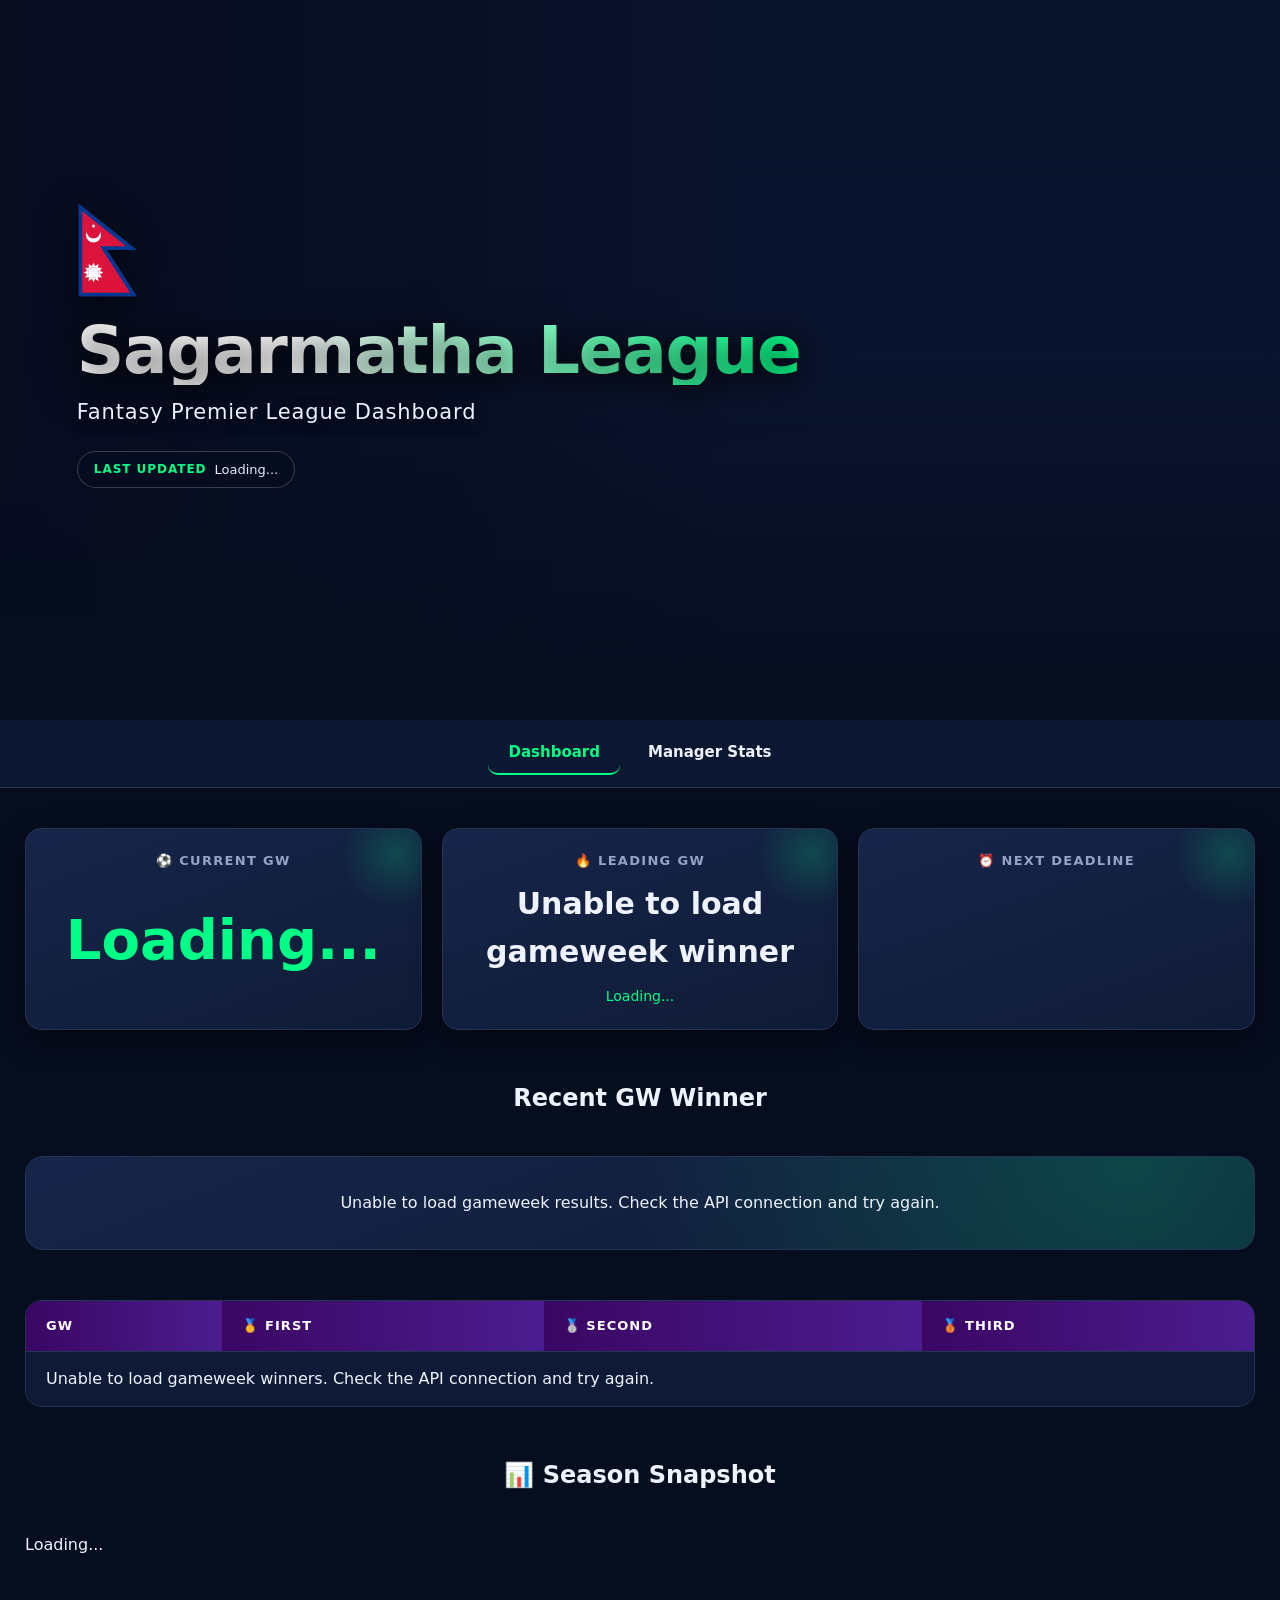
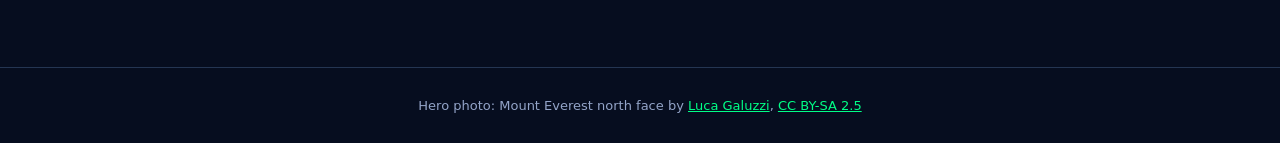
==== index.html @ 636e6efe "Remove emoji from Recent GW Winner header" ====
<!DOCTYPE html>
<html lang="en">

<head>
<meta charset="UTF-8">
<meta name="viewport" content="width=device-width, initial-scale=1.0">

<title>Sagarmatha League</title>

<link rel="stylesheet" href="./styles.css">

</head>

<body>

<header class="hero">

    <!-- Flag of Nepal -->
    <svg class="nepal-flag" viewBox="-2 -2 82 128" role="img" aria-label="Flag of Nepal">
        <defs>
            <clipPath id="nepalClip">
                <polygon points="0,0 78,62 38,62 78,124 0,124"/>
            </clipPath>
        </defs>
        <g clip-path="url(#nepalClip)">
            <polygon points="0,0 78,62 38,62 78,124 0,124" fill="#dc143c" stroke="#003893" stroke-width="10"/>
            <!-- moon -->
            <circle cx="20" cy="42" r="10" fill="#fff"/>
            <circle cx="20" cy="37.5" r="9" fill="#dc143c"/>
            <circle cx="20" cy="30" r="2" fill="#fff"/>
            <!-- sun -->
            <circle cx="20" cy="92" r="7" fill="#fff"/>
            <g fill="#fff" transform="translate(20 92)">
                <polygon points="0,-13 3,-7 -3,-7"/>
                <polygon points="0,-13 3,-7 -3,-7" transform="rotate(30)"/>
                <polygon points="0,-13 3,-7 -3,-7" transform="rotate(60)"/>
                <polygon points="0,-13 3,-7 -3,-7" transform="rotate(90)"/>
                <polygon points="0,-13 3,-7 -3,-7" transform="rotate(120)"/>
                <polygon points="0,-13 3,-7 -3,-7" transform="rotate(150)"/>
                <polygon points="0,-13 3,-7 -3,-7" transform="rotate(180)"/>
                <polygon points="0,-13 3,-7 -3,-7" transform="rotate(210)"/>
                <polygon points="0,-13 3,-7 -3,-7" transform="rotate(240)"/>
                <polygon points="0,-13 3,-7 -3,-7" transform="rotate(270)"/>
                <polygon points="0,-13 3,-7 -3,-7" transform="rotate(300)"/>
                <polygon points="0,-13 3,-7 -3,-7" transform="rotate(330)"/>
            </g>
        </g>
    </svg>

    <h1 id="leagueName">
        Sagarmatha League
    </h1>

    <p>
        Fantasy Premier League Dashboard
    </p>

    <div class="last-updated">
        <span>Last Updated</span>
        <div id="lastUpdatedTop">Loading...</div>
    </div>

</header>

<nav class="navbar">
    <a href="index.html" class="active">Dashboard</a>
    <a href="managers.html">Manager Stats</a>
</nav>

<main class="container" id="dashboard">

<div class="cards">

    <div class="card">
        <h3>⚽ Current GW</h3>
        <div id="gw" class="current-gw-value">
        Loading...
        </div>
    </div>

    <div class="card">
        <h3 id="leadingGWTitle">🔥 Leading GW</h3>
        <div id="gwWinner" class="big">
        Loading...
        </div>

        <div id="gwAverage">
        Loading...
        </div>
    </div>

    <div class="card">
        <h3>⏰ Next Deadline</h3>
        <div id="deadline"></div>
        <div id="countdown"></div>
    </div>

</div>

<h2 class="section-title" style="text-align: center !important;">
Recent GW Winner
</h2>

<div class="winner-card" id="recentWinner">
Loading...
</div>

<div class="table-scroll" id="gw-winners">
    <table class="winners-table">
        <thead>
            <tr>
                <th>GW</th>
                <th>🥇 First</th>
                <th>🥈 Second</th>
                <th>🥉 Third</th>
            </tr>
        </thead>
        <tbody id="gameweekWinners">
            <tr>
                <td colspan="4">Loading gameweek winners...</td>
            </tr>
        </tbody>
    </table>
</div>

<h2 class="section-title">
📊 Season Snapshot
</h2>

<div id="seasonSnapshot" class="top3">
Loading...
</div>

</main>

<footer class="site-footer">
    Hero photo: Mount Everest north face by
    <a href="https://commons.wikimedia.org/wiki/File:Everest_North_Face_toward_Base_Camp_Tibet_Luca_Galuzzi_2006.jpg">Luca Galuzzi</a>,
    <a href="https://creativecommons.org/licenses/by-sa/2.5/">CC BY-SA 2.5</a>
</footer>

<script src="./app.js"></script>

</body>
</html>
---- styles.css ----
:root{
  --bg:#060d1f;
  --panel:#0f1b36;
  --panel-2:#16254a;
  --line:#243552;
  --accent:#00ff87;
  --accent-2:#7c3aed;
  --text:#eef3ff;
  --muted:#93a4c8;
  --gold:#ffd24a;
  --silver:#c9d3e3;
  --bronze:#d98a4e;
}

*{box-sizing:border-box}
html{scroll-behavior:smooth}

body{
  margin:0;
  font-family:"Segoe UI",system-ui,-apple-system,sans-serif;
  background:var(--bg);
  color:var(--text);
  line-height:1.5;
}

/* ================= HERO (real Everest photo) ================= */
.hero{
  position:relative;
  min-height:min(78vw,720px);
  display:flex;
  flex-direction:column;
  align-items:flex-start;
  justify-content:center;
  text-align:left;
  padding:90px 6vw 120px;
  overflow:hidden;
  background:#0b1530;
}

/* the photo */
.hero::before{
  content:"";
  position:absolute;inset:0;
  background:url("https://commons.wikimedia.org/wiki/Special:FilePath/Everest_North_Face_toward_Base_Camp_Tibet_Luca_Galuzzi_2006.jpg?width=2000") center top/cover no-repeat;
  transform:scale(1.04);
}

/* dark tint + fade into page background */
.hero::after{
  content:"";
  position:absolute;inset:0;
  background:
    linear-gradient(180deg,transparent 55%,var(--bg) 100%),
    linear-gradient(180deg,rgba(6,13,31,.12) 0%,rgba(6,13,31,.1) 50%,rgba(6,13,31,.35) 100%),
    linear-gradient(90deg,rgba(6,10,28,.82) 0%,rgba(6,10,28,.55) 32%,transparent 58%);
}

.hero > *{position:relative;z-index:2}

.hero h1{
  margin:0 0 12px;
  font-size:66px;
  line-height:1.05;
  letter-spacing:-.02em;
  text-shadow:0 6px 30px rgba(0,0,0,.6);
  background:linear-gradient(90deg,#fff 30%,var(--accent));
  -webkit-background-clip:text;
  background-clip:text;
  color:transparent;
  filter:drop-shadow(0 4px 18px rgba(0,0,0,.5));
}

.hero p{
  margin:0;
  font-size:21px;
  color:#eef1ff;
  text-shadow:0 2px 14px rgba(0,0,0,.7);
  letter-spacing:.04em;
}

/* ================= NAVBAR ================= */
.navbar{
  position:sticky;
  top:0;
  z-index:900;
  display:flex;
  justify-content:center;
  gap:8px;
  padding:12px;
  background:rgba(15,27,54,.85);
  backdrop-filter:blur(14px);
  -webkit-backdrop-filter:blur(14px);
  border-bottom:1px solid var(--line);
  overflow-x:auto;
}

.navbar a{
  color:var(--text);
  text-decoration:none;
  font-weight:600;
  font-size:15px;
  padding:9px 20px;
  border-radius:10px;
  white-space:nowrap;
  transition:background .2s,color .2s;
}

.navbar a:hover{
  color:var(--accent);
  background:rgba(0,255,135,.08);
}

/* ================= LAYOUT ================= */
.container{
  max-width:1400px;
  margin:auto;
  padding:0 25px 60px;
}

.section-title{
    text-align:center;
    margin:40px auto;
    border-left:none;
    padding-left:0;
}

.section-title::before{
  content:"";
  width:6px;
  height:30px;
  border-radius:4px;
  background:linear-gradient(180deg,var(--accent),var(--accent-2));
}

#gw-winners,#stats{scroll-margin-top:80px}

/* ================= STAT CARDS ================= */
.cards{
  display:grid;
  grid-template-columns:repeat(auto-fit,minmax(250px,1fr));
  gap:20px;
  margin:40px 0 50px;
  position:relative;
  z-index:1;
}

.current-gw-value{
    font-size:56px;
    font-weight:800;
    color:#00ff87;
    display:flex;
    justify-content:center;
    align-items:center;
    height:120px;
    width:100%;
}

.card{
  position:relative;
  text-align:center;
  overflow:hidden;
  background:linear-gradient(160deg,var(--panel-2),var(--panel));
  border:1px solid var(--line);
  border-radius:16px;
  padding:22px;
  min-height:180px;
  box-shadow:0 10px 30px rgba(0,0,0,.45);
  transition:transform .25s,border-color .25s;
}

.card:hover{
  transform:translateY(-4px);
  border-color:rgba(0,255,135,.5);
}

.card::after{
  content:"";
  position:absolute;
  right:-30px;top:-30px;
  width:110px;height:110px;
  border-radius:50%;
  background:radial-gradient(circle,rgba(0,255,135,.18),transparent 70%);
  pointer-events:none;
}

.card h3{
  margin:0 0 10px;
  color:var(--muted);
  font-size:13px;
  text-transform:uppercase;
  letter-spacing:.1em;
}

.big{
  font-size:30px;
  font-weight:800;
}

#deadline{
  font-size:18px;
  font-weight:700;
}

#countdown{
  color:var(--accent);
  font-size:18px;
  margin-top:8px;
  font-weight:700;
  font-variant-numeric:tabular-nums;
}

/* ================= LAST UPDATED ================= */
.last-updated{
  position:relative;
  display:inline-flex;
  align-items:center;
  gap:8px;
  margin-top:22px;
  background:rgba(6,13,31,.55);
  backdrop-filter:blur(10px);
  -webkit-backdrop-filter:blur(10px);
  border:1px solid rgba(255,255,255,.2);
  padding:8px 16px;
  border-radius:999px;
  font-size:13px;
  color:#e6ebff;
}

.last-updated span{
  color:var(--accent);
  font-weight:700;
  text-transform:uppercase;
  letter-spacing:.08em;
  font-size:12px;
}

/* ================= NEPAL FLAG ================= */
.nepal-flag{
  height:96px;
  width:auto;
  margin-bottom:18px;
  filter:drop-shadow(0 8px 18px rgba(0,0,0,.55));
  transform-origin:left center;
  animation:flagWave 4s ease-in-out infinite;
}

@keyframes flagWave{
  0%,100%{transform:perspective(400px) rotateY(0deg) skewY(0deg)}
  50%{transform:perspective(400px) rotateY(-10deg) skewY(1.5deg)}
}

@media(prefers-reduced-motion:reduce){
  .nepal-flag{animation:none}
}

/* ================= RECENT WINNER ================= */
.winner-card{
  position:relative;
  overflow:hidden;
  background:
    radial-gradient(circle at 90% 10%,rgba(0,255,135,.18),transparent 45%),
    linear-gradient(160deg,var(--panel-2),var(--panel));
  border:1px solid var(--line);
  border-radius:18px;
  padding:34px;
  margin-bottom:50px;
}

.winner-name{
    font-size:42px;
    color:#00ff87;
    font-weight:bold;
    text-align:center;
}

#winnerCard,
.winner-card{
    text-align:center;
}

/* ================= TOP 3 PODIUM ================= */
.top3{
  display:grid;
  grid-template-columns:repeat(auto-fit,minmax(280px,1fr));
  gap:20px;
  margin-bottom:50px;
}

.podium-card{
  background:linear-gradient(160deg,var(--panel-2),var(--panel));
  border-radius:16px;
  padding:28px 25px;
  text-align:center;
  transition:transform .25s;
}

.podium-card:hover{transform:translateY(-6px)}
.podium-card h3{margin:0 0 6px;font-size:22px}

.first{border:2px solid var(--gold);box-shadow:0 0 30px rgba(255,210,74,.18)}
.second{border:2px solid var(--silver)}
.third{border:2px solid var(--bronze)}

/* ================= TABLE ================= */
.table-scroll{
  overflow-x:auto;
  margin-bottom:50px;
  border-radius:16px;
  border:1px solid var(--line);
}

.winners-table{
  width:100%;
  border-collapse:collapse;
  background:var(--panel);
}

.winners-table th,
.winners-table td{
  padding:15px 20px;
  text-align:left;
  border-bottom:1px solid var(--line);
}

.winners-table th{
  background:linear-gradient(90deg,#3b0764,#4b1d8f);
  color:#fff;
  font-size:13px;
  text-transform:uppercase;
  letter-spacing:.08em;
}

.winners-table tbody tr{transition:background .2s}
.winners-table tbody tr:hover{background:var(--panel-2)}
.winners-table tbody tr:last-child td{border-bottom:none}

/* ================= FOOTER ================= */
.site-footer{
  text-align:center;
  padding:28px 20px;
  color:var(--muted);
  border-top:1px solid var(--line);
  font-size:13px;
}

.site-footer a{color:var(--accent)}

/* ================= RESPONSIVE ================= */
@media(max-width:768px){
  .hero{
    min-height:560px;
    padding:70px 18px 110px;
    align-items:center;
    justify-content:flex-end;
    text-align:center;
  }
  .hero::after{
    background:
      linear-gradient(180deg,transparent 40%,var(--bg) 100%),
      linear-gradient(180deg,rgba(6,13,31,.05) 0%,rgba(6,13,31,.55) 100%);
  }
  .hero h1{font-size:40px}
  .hero p{font-size:17px}
  .cards{grid-template-columns:1fr;margin-top:30px}
  .navbar{justify-content:flex-start}
  .nepal-flag{height:76px}
  .winner-name{font-size:30px}
}

.analytics-table{
    width:100%;
    border-collapse:separate;
    border-spacing:0;
    background:#13203b;
}

.analytics-table th{
    background:#4b006e;
    padding:12px;

    position:sticky;
    top:0;
    z-index:100;

    box-shadow:
    0 2px 4px rgba(0,0,0,.25);
}

.analytics-table td{
    padding:10px;
    text-align:center;
    border-bottom:1px solid #253654;
}

.analytics-table tr:hover{
    background:#1d2f50;
}

.navbar a.active{
    color:#00ff87;
    border-bottom:2px solid #00ff87;
}

#gwAverage{
    margin-top:10px;
    color:#00ff87;
    font-size:14px;
}

#gwWinner{
    line-height:1.6;
}

.analytics-table thead th{
    position: sticky;
    top: 0;
    z-index: 100;
    background: #4b006e;
}

.analytics-table{
    border-collapse: separate;
    border-spacing: 0;
}

.table-container{
    max-height: 80vh;
    overflow-y: auto;
}

.summary-row{
    background:#1e2e4e;
    font-weight:bold;
}

.summary-row td{
    border-top:2px solid #00ff87;
}

.winner-heading{
    display:flex;
    justify-content:center;
    align-items:center;
    text-align:center;
    width:100%;
    font-size:2.5rem;
    margin:30px auto;
}
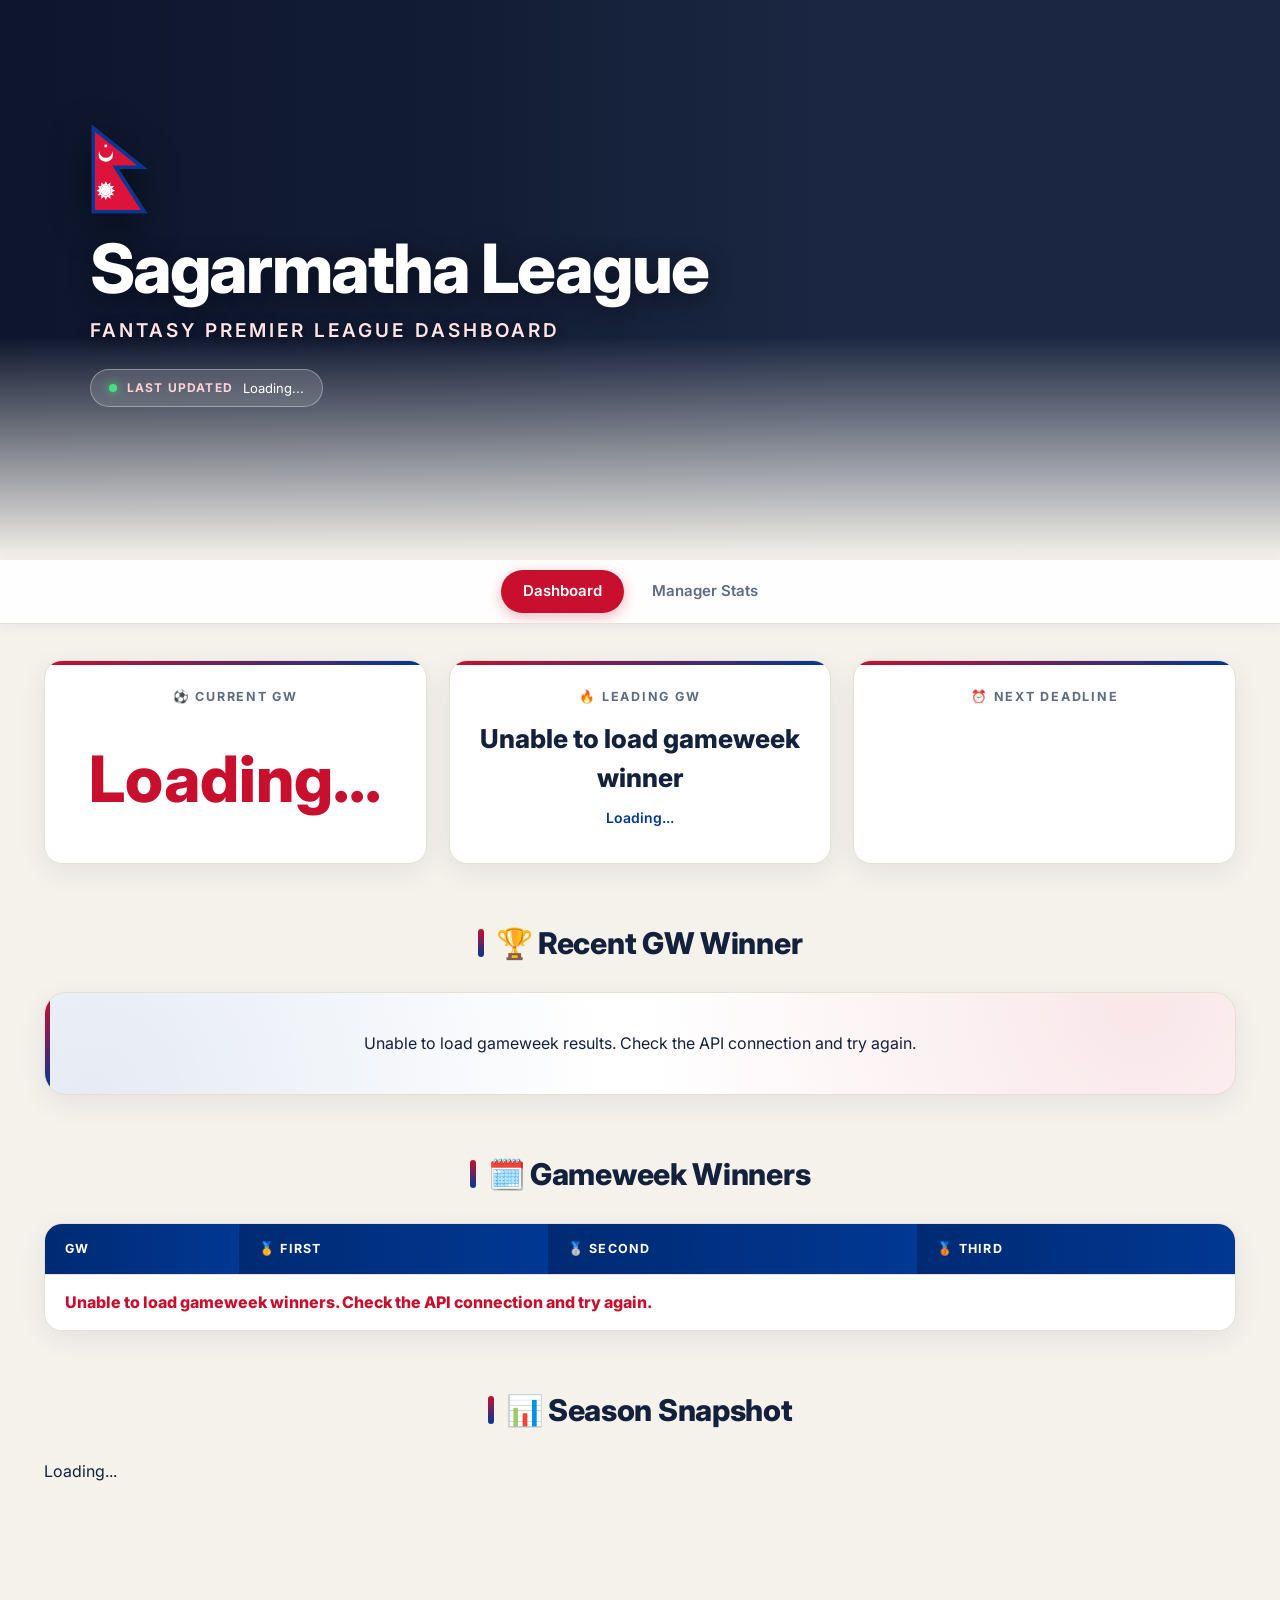
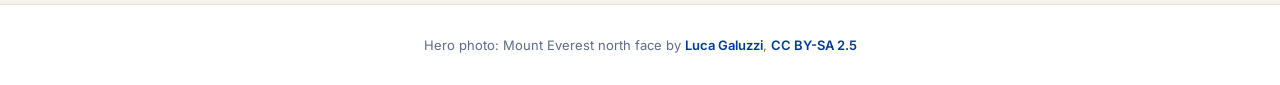
==== commit 4ccce4bc: "Current Working FPL Dashboard" ====
--- a/index.html
+++ b/index.html
@@ -6,7 +6,12 @@
 <meta name="viewport" content="width=device-width, initial-scale=1.0">
 
 <title>Sagarmatha League</title>
+<meta name="description" content="Sagarmatha League – Fantasy Premier League dashboard with gameweek winners and season stats.">
+<meta name="theme-color" content="#060d1f">
 
+<link rel="preconnect" href="https://fonts.googleapis.com">
+<link rel="preconnect" href="https://fonts.gstatic.com" crossorigin>
+<link href="https://fonts.googleapis.com/css2?family=Inter:wght@400;500;600;700;800&display=swap" rel="stylesheet">
 <link rel="stylesheet" href="./styles.css">
 
 </head>
@@ -97,13 +102,17 @@
 
 </div>
 
-<h2 class="section-title" style="text-align: center !important;">
-Recent GW Winner
+<h2 class="section-title" id="winners-heading">
+🏆 Recent GW Winner
 </h2>
 
 <div class="winner-card" id="recentWinner">
 Loading...
 </div>
+
+<h2 class="section-title">
+🗓️ Gameweek Winners
+</h2>
 
 <div class="table-scroll" id="gw-winners">
     <table class="winners-table">
@@ -142,4 +151,4 @@
 <script src="./app.js"></script>
 
 </body>
-</html>
+</html>
--- a/styles.css
+++ b/styles.css
@@ -1,15 +1,20 @@
 :root{
-  --bg:#060d1f;
-  --panel:#0f1b36;
-  --panel-2:#16254a;
-  --line:#243552;
-  --accent:#00ff87;
-  --accent-2:#7c3aed;
-  --text:#eef3ff;
-  --muted:#93a4c8;
-  --gold:#ffd24a;
-  --silver:#c9d3e3;
-  --bronze:#d98a4e;
+  --bg:#f5f2ec;
+  --panel:#ffffff;
+  --panel-2:#fbf8f3;
+  --line:#e6dfd3;
+  --accent:#c8102e;      /* crimson */
+  --accent-2:#003893;    /* deep blue */
+  --accent-soft:rgba(200,16,46,.08);
+  --text:#14213d;
+  --muted:#5f6b85;
+  --gold:#e0a100;
+  --silver:#8d99ae;
+  --bronze:#b8692f;
+  --radius:18px;
+  --shadow:0 8px 28px rgba(20,33,61,.08);
+  --shadow-hover:0 16px 40px rgba(20,33,61,.14);
+  --font:"Inter","Segoe UI",system-ui,-apple-system,sans-serif;
 }
 
 *{box-sizing:border-box}
@@ -17,27 +22,31 @@
 
 body{
   margin:0;
-  font-family:"Segoe UI",system-ui,-apple-system,sans-serif;
+  font-family:var(--font);
+  color:var(--text);
+  line-height:1.55;
   background:var(--bg);
-  color:var(--text);
-  line-height:1.5;
-}
-
-/* ================= HERO (real Everest photo) ================= */
+  -webkit-font-smoothing:antialiased;
+}
+
+h1,h2,h3{letter-spacing:-.01em}
+
+::selection{background:var(--accent);color:#fff}
+
+/* ================= HERO ================= */
 .hero{
   position:relative;
-  min-height:min(78vw,720px);
+  min-height:min(60vw,560px);
   display:flex;
   flex-direction:column;
   align-items:flex-start;
   justify-content:center;
   text-align:left;
-  padding:90px 6vw 120px;
+  padding:80px 7vw 110px;
   overflow:hidden;
-  background:#0b1530;
-}
-
-/* the photo */
+  background:#1b2742;
+}
+
 .hero::before{
   content:"";
   position:absolute;inset:0;
@@ -45,37 +54,36 @@
   transform:scale(1.04);
 }
 
-/* dark tint + fade into page background */
 .hero::after{
   content:"";
   position:absolute;inset:0;
   background:
-    linear-gradient(180deg,transparent 55%,var(--bg) 100%),
-    linear-gradient(180deg,rgba(6,13,31,.12) 0%,rgba(6,13,31,.1) 50%,rgba(6,13,31,.35) 100%),
-    linear-gradient(90deg,rgba(6,10,28,.82) 0%,rgba(6,10,28,.55) 32%,transparent 58%);
+    linear-gradient(180deg,transparent 60%,var(--bg) 100%),
+    linear-gradient(90deg,rgba(10,18,40,.82) 0%,rgba(10,18,40,.5) 36%,transparent 65%);
 }
 
 .hero > *{position:relative;z-index:2}
 
 .hero h1{
   margin:0 0 12px;
-  font-size:66px;
+  font-size:clamp(38px,6vw,68px);
+  font-weight:800;
   line-height:1.05;
-  letter-spacing:-.02em;
-  text-shadow:0 6px 30px rgba(0,0,0,.6);
-  background:linear-gradient(90deg,#fff 30%,var(--accent));
-  -webkit-background-clip:text;
-  background-clip:text;
-  color:transparent;
-  filter:drop-shadow(0 4px 18px rgba(0,0,0,.5));
+  letter-spacing:-.03em;
+  color:#fff;
+  -webkit-text-fill-color:#fff;
+  background:none;
+  text-shadow:0 4px 24px rgba(0,0,0,.45);
 }
 
 .hero p{
   margin:0;
-  font-size:21px;
-  color:#eef1ff;
-  text-shadow:0 2px 14px rgba(0,0,0,.7);
-  letter-spacing:.04em;
+  font-size:clamp(15px,2vw,19px);
+  font-weight:600;
+  color:#ffe3e7;
+  text-shadow:0 2px 12px rgba(0,0,0,.6);
+  letter-spacing:.16em;
+  text-transform:uppercase;
 }
 
 /* ================= NAVBAR ================= */
@@ -85,49 +93,66 @@
   z-index:900;
   display:flex;
   justify-content:center;
-  gap:8px;
-  padding:12px;
-  background:rgba(15,27,54,.85);
+  gap:6px;
+  padding:10px 12px;
+  background:rgba(255,255,255,.92);
   backdrop-filter:blur(14px);
   -webkit-backdrop-filter:blur(14px);
   border-bottom:1px solid var(--line);
+  box-shadow:0 2px 14px rgba(20,33,61,.06);
   overflow-x:auto;
 }
 
 .navbar a{
-  color:var(--text);
+  color:var(--muted);
   text-decoration:none;
   font-weight:600;
   font-size:15px;
-  padding:9px 20px;
-  border-radius:10px;
+  padding:9px 22px;
+  border-radius:999px;
   white-space:nowrap;
+  border-bottom:2px solid transparent;
   transition:background .2s,color .2s;
 }
 
 .navbar a:hover{
   color:var(--accent);
-  background:rgba(0,255,135,.08);
+  background:var(--accent-soft);
+}
+
+.navbar a.active{
+  color:#fff;
+  background:var(--accent);
+  border-bottom:2px solid transparent;
+  box-shadow:0 4px 14px rgba(200,16,46,.3);
 }
 
 /* ================= LAYOUT ================= */
 .container{
-  max-width:1400px;
+  max-width:1240px;
   margin:auto;
-  padding:0 25px 60px;
+  padding:0 24px 70px;
 }
 
 .section-title{
-    text-align:center;
-    margin:40px auto;
-    border-left:none;
-    padding-left:0;
+  display:flex;
+  align-items:center;
+  justify-content:center;
+  gap:12px;
+  text-align:center;
+  font-size:clamp(22px,3vw,30px);
+  font-weight:800;
+  color:var(--text);
+  margin:56px auto 26px;
+  padding-left:0;
+  border-left:none;
 }
 
 .section-title::before{
   content:"";
+  display:inline-block;
   width:6px;
-  height:30px;
+  height:28px;
   border-radius:4px;
   background:linear-gradient(180deg,var(--accent),var(--accent-2));
 }
@@ -137,109 +162,144 @@
 /* ================= STAT CARDS ================= */
 .cards{
   display:grid;
-  grid-template-columns:repeat(auto-fit,minmax(250px,1fr));
-  gap:20px;
-  margin:40px 0 50px;
+  grid-template-columns:repeat(auto-fit,minmax(260px,1fr));
+  gap:22px;
+  margin:36px 0 10px;
   position:relative;
   z-index:1;
 }
 
-.current-gw-value{
-    font-size:56px;
-    font-weight:800;
-    color:#00ff87;
-    display:flex;
-    justify-content:center;
-    align-items:center;
-    height:120px;
-    width:100%;
-}
-
 .card{
   position:relative;
   text-align:center;
   overflow:hidden;
-  background:linear-gradient(160deg,var(--panel-2),var(--panel));
+  background:var(--panel);
   border:1px solid var(--line);
-  border-radius:16px;
-  padding:22px;
-  min-height:180px;
-  box-shadow:0 10px 30px rgba(0,0,0,.45);
-  transition:transform .25s,border-color .25s;
+  border-radius:var(--radius);
+  padding:26px 22px 24px;
+  min-height:190px;
+  box-shadow:var(--shadow);
+  transition:transform .25s,box-shadow .25s,border-color .25s;
 }
 
 .card:hover{
   transform:translateY(-4px);
-  border-color:rgba(0,255,135,.5);
-}
-
-.card::after{
+  box-shadow:var(--shadow-hover);
+  border-color:rgba(200,16,46,.35);
+}
+
+.card::before{
   content:"";
   position:absolute;
-  right:-30px;top:-30px;
-  width:110px;height:110px;
-  border-radius:50%;
-  background:radial-gradient(circle,rgba(0,255,135,.18),transparent 70%);
-  pointer-events:none;
-}
+  left:0;right:0;top:0;
+  height:4px;
+  background:linear-gradient(90deg,var(--accent),var(--accent-2));
+}
+
+.card::after{display:none}
 
 .card h3{
-  margin:0 0 10px;
+  margin:0 0 12px;
   color:var(--muted);
-  font-size:13px;
+  font-size:12.5px;
+  font-weight:700;
   text-transform:uppercase;
-  letter-spacing:.1em;
+  letter-spacing:.14em;
+}
+
+.current-gw-value{
+  font-size:64px;
+  font-weight:800;
+  color:var(--accent);
+  display:flex;
+  justify-content:center;
+  align-items:center;
+  height:120px;
+  width:100%;
 }
 
 .big{
-  font-size:30px;
-  font-weight:800;
+  font-size:26px;
+  font-weight:800;
+  color:var(--text);
+  line-height:1.35;
 }
 
 #deadline{
   font-size:18px;
   font-weight:700;
+  color:var(--text);
 }
 
 #countdown{
+  display:inline-block;
   color:var(--accent);
-  font-size:18px;
-  margin-top:8px;
+  background:var(--accent-soft);
+  border:1px solid rgba(200,16,46,.22);
+  padding:6px 16px;
+  border-radius:999px;
+  font-size:17px;
+  margin-top:12px;
   font-weight:700;
   font-variant-numeric:tabular-nums;
 }
+
+#countdown:empty{display:none}
+
+#gwAverage{
+  margin-top:10px;
+  color:var(--accent-2);
+  font-size:14px;
+  font-weight:600;
+}
+
+#gwWinner{line-height:1.5}
 
 /* ================= LAST UPDATED ================= */
 .last-updated{
   position:relative;
   display:inline-flex;
   align-items:center;
-  gap:8px;
-  margin-top:22px;
-  background:rgba(6,13,31,.55);
+  gap:10px;
+  margin-top:24px;
+  background:rgba(255,255,255,.14);
   backdrop-filter:blur(10px);
   -webkit-backdrop-filter:blur(10px);
-  border:1px solid rgba(255,255,255,.2);
-  padding:8px 16px;
+  border:1px solid rgba(255,255,255,.35);
+  padding:8px 18px;
   border-radius:999px;
   font-size:13px;
-  color:#e6ebff;
+  color:#fff;
+}
+
+.last-updated::before{
+  content:"";
+  width:8px;height:8px;
+  border-radius:50%;
+  background:#4ade80;
+  box-shadow:0 0 10px #4ade80;
+  animation:pulse 2s ease-in-out infinite;
 }
 
 .last-updated span{
-  color:var(--accent);
+  color:#ffd0d7;
   font-weight:700;
   text-transform:uppercase;
-  letter-spacing:.08em;
+  letter-spacing:.1em;
   font-size:12px;
+}
+
+@keyframes pulse{
+  0%,100%{opacity:1;transform:scale(1)}
+  50%{opacity:.45;transform:scale(.8)}
 }
 
 /* ================= NEPAL FLAG ================= */
 .nepal-flag{
-  height:96px;
+  height:92px;
   width:auto;
   margin-bottom:18px;
-  filter:drop-shadow(0 8px 18px rgba(0,0,0,.55));
+  filter:drop-shadow(0 8px 18px rgba(0,0,0,.5));
   transform-origin:left center;
   animation:flagWave 4s ease-in-out infinite;
 }
@@ -250,69 +310,93 @@
 }
 
 @media(prefers-reduced-motion:reduce){
-  .nepal-flag{animation:none}
+  .nepal-flag,.last-updated::before{animation:none}
+  html{scroll-behavior:auto}
 }
 
 /* ================= RECENT WINNER ================= */
 .winner-card{
   position:relative;
   overflow:hidden;
+  text-align:center;
   background:
-    radial-gradient(circle at 90% 10%,rgba(0,255,135,.18),transparent 45%),
-    linear-gradient(160deg,var(--panel-2),var(--panel));
+    radial-gradient(circle at 92% 8%,rgba(200,16,46,.10),transparent 45%),
+    radial-gradient(circle at 4% 100%,rgba(0,56,147,.10),transparent 45%),
+    var(--panel);
   border:1px solid var(--line);
-  border-radius:18px;
-  padding:34px;
+  border-radius:22px;
+  padding:38px 28px;
   margin-bottom:50px;
+  box-shadow:var(--shadow);
+}
+
+.winner-card::before{
+  content:"";
+  position:absolute;
+  left:0;top:0;bottom:0;
+  width:5px;
+  background:linear-gradient(180deg,var(--accent),var(--accent-2));
 }
 
 .winner-name{
-    font-size:42px;
-    color:#00ff87;
-    font-weight:bold;
-    text-align:center;
-}
-
-#winnerCard,
-.winner-card{
-    text-align:center;
+  font-size:clamp(30px,5vw,46px);
+  color:var(--accent);
+  font-weight:800;
+  text-align:center;
+}
+
+#winnerCard{text-align:center}
+
+.winner-heading{
+  display:flex;
+  justify-content:center;
+  align-items:center;
+  text-align:center;
+  width:100%;
+  font-size:2.5rem;
+  margin:30px auto;
 }
 
 /* ================= TOP 3 PODIUM ================= */
 .top3{
   display:grid;
   grid-template-columns:repeat(auto-fit,minmax(280px,1fr));
-  gap:20px;
+  gap:22px;
   margin-bottom:50px;
 }
 
 .podium-card{
-  background:linear-gradient(160deg,var(--panel-2),var(--panel));
-  border-radius:16px;
-  padding:28px 25px;
-  text-align:center;
-  transition:transform .25s;
-}
-
-.podium-card:hover{transform:translateY(-6px)}
-.podium-card h3{margin:0 0 6px;font-size:22px}
-
-.first{border:2px solid var(--gold);box-shadow:0 0 30px rgba(255,210,74,.18)}
-.second{border:2px solid var(--silver)}
-.third{border:2px solid var(--bronze)}
-
-/* ================= TABLE ================= */
+  background:var(--panel);
+  color:var(--text);
+  border-radius:var(--radius);
+  padding:30px 25px;
+  text-align:center;
+  box-shadow:var(--shadow);
+  transition:transform .25s,box-shadow .25s;
+}
+
+.podium-card:hover{transform:translateY(-5px);box-shadow:var(--shadow-hover)}
+.podium-card h3{margin:0 0 8px;font-size:22px}
+
+.first{border:2px solid var(--gold);background:linear-gradient(180deg,#fff8e1,#fff 60%)}
+.second{border:2px solid var(--silver);background:linear-gradient(180deg,#eef1f6,#fff 60%)}
+.third{border:2px solid var(--bronze);background:linear-gradient(180deg,#fbeee3,#fff 60%)}
+
+/* ================= TABLES (shared) ================= */
 .table-scroll{
   overflow-x:auto;
   margin-bottom:50px;
-  border-radius:16px;
+  border-radius:var(--radius);
   border:1px solid var(--line);
+  box-shadow:var(--shadow);
+  background:var(--panel);
 }
 
 .winners-table{
   width:100%;
   border-collapse:collapse;
   background:var(--panel);
+  color:var(--text);
 }
 
 .winners-table th,
@@ -320,129 +404,193 @@
   padding:15px 20px;
   text-align:left;
   border-bottom:1px solid var(--line);
+  white-space:nowrap;
 }
 
 .winners-table th{
-  background:linear-gradient(90deg,#3b0764,#4b1d8f);
+  background:linear-gradient(90deg,#002a73,var(--accent-2));
   color:#fff;
-  font-size:13px;
+  font-size:12.5px;
   text-transform:uppercase;
-  letter-spacing:.08em;
-}
-
+  letter-spacing:.1em;
+}
+
+.winners-table tbody tr:nth-child(even){background:var(--panel-2)}
 .winners-table tbody tr{transition:background .2s}
-.winners-table tbody tr:hover{background:var(--panel-2)}
+.winners-table tbody tr:hover{background:var(--accent-soft)}
 .winners-table tbody tr:last-child td{border-bottom:none}
+.winners-table td:first-child{font-weight:800;color:var(--accent)}
+
+/* ================= MANAGERS ANALYTICS TABLE ================= */
+.table-container{
+  max-height:75vh;
+  overflow:auto;
+  border-radius:var(--radius);
+  border:1px solid var(--line);
+  box-shadow:var(--shadow);
+  background:var(--panel);
+}
+
+.analytics-table{
+  width:100%;
+  border-collapse:separate;
+  border-spacing:0;
+  background:var(--panel);
+  color:var(--text);
+  font-variant-numeric:tabular-nums;
+}
+
+.analytics-table th,
+.analytics-table thead th{
+  background:linear-gradient(90deg,#002a73,var(--accent-2));
+  color:#fff;
+  padding:14px 12px;
+  font-size:12.5px;
+  text-transform:uppercase;
+  letter-spacing:.1em;
+  position:sticky;
+  top:0;
+  z-index:100;
+  box-shadow:0 2px 6px rgba(20,33,61,.18);
+  white-space:nowrap;
+}
+
+.analytics-table td{
+  padding:12px;
+  text-align:center;
+  border-bottom:1px solid var(--line);
+}
+
+.analytics-table td:first-child,
+.analytics-table th:first-child{text-align:left;padding-left:20px;font-weight:700}
+
+.analytics-table td:nth-child(2){text-align:left;color:var(--muted)}
+
+.analytics-table tbody tr:nth-child(even){background:var(--panel-2)}
+.analytics-table tbody tr{transition:background .2s}
+.analytics-table tr:hover{background:var(--accent-soft)}
+
+.summary-row{
+  background:#eef2fb;
+  font-weight:700;
+}
+
+.summary-row td{
+  border-top:2px solid var(--accent);
+}
+
+/* ---- Managers table: column polish ---- */
+.analytics-table th:nth-child(2){text-align:left}
+.analytics-table td:nth-child(2){font-weight:500}
+
+/* BB / TC chip usage */
+.analytics-table td:nth-child(3),
+.analytics-table td:nth-child(4){
+  font-weight:800;
+  color:var(--accent-2);
+}
+
+/* 1st = gold */
+.analytics-table thead th:nth-child(5){
+  background:linear-gradient(180deg,#ffd75e,#e0a100);
+  color:#4a3200;
+  text-shadow:0 1px 0 rgba(255,255,255,.35);
+}
+.analytics-table td:nth-child(5){
+  color:#a87400;
+  font-weight:800;
+  background-image:linear-gradient(rgba(224,161,0,.12),rgba(224,161,0,.12));
+}
+
+/* 2nd = silver */
+.analytics-table thead th:nth-child(6){
+  background:linear-gradient(180deg,#e8edf3,#a9b4c4);
+  color:#2b3548;
+  text-shadow:0 1px 0 rgba(255,255,255,.45);
+}
+.analytics-table td:nth-child(6){
+  color:#5d6b82;
+  font-weight:800;
+  background-image:linear-gradient(rgba(141,153,174,.16),rgba(141,153,174,.16));
+}
+
+/* 3rd = bronze */
+.analytics-table thead th:nth-child(7){
+  background:linear-gradient(180deg,#e0955a,#a85d27);
+  color:#fff;
+  text-shadow:0 1px 1px rgba(60,25,0,.35);
+}
+.analytics-table td:nth-child(7){
+  color:#a85d27;
+  font-weight:800;
+  background-image:linear-gradient(rgba(184,105,47,.14),rgba(184,105,47,.14));
+}
+
+/* Top 3 = bold, standout column */
+.analytics-table td:nth-child(8){
+  font-weight:800;
+  font-size:1.05em;
+  color:var(--accent);
+  background-image:linear-gradient(rgba(200,16,46,.06),rgba(200,16,46,.06));
+  border-left:1px solid var(--line);
+}
+.analytics-table thead th:nth-child(8){
+  background:linear-gradient(90deg,#a30d26,var(--accent));
+  font-weight:800;
+}
+
+/* Avg pts */
+.analytics-table td:nth-child(9){
+  font-weight:700;
+  color:var(--accent-2);
+  border-left:1px solid var(--line);
+}
+
+.analytics-table td:nth-child(n+3):not(:empty){font-variant-numeric:tabular-nums}
+
+.analytics-table tbody tr:hover td{box-shadow:inset 0 0 0 9999px rgba(200,16,46,.03)}
+
+.container > h2:not(.section-title){
+  font-size:clamp(22px,3vw,30px);
+  font-weight:800;
+  margin:44px 0 22px;
+  text-align:center;
+}
 
 /* ================= FOOTER ================= */
 .site-footer{
   text-align:center;
-  padding:28px 20px;
+  padding:30px 20px;
   color:var(--muted);
   border-top:1px solid var(--line);
   font-size:13px;
-}
-
-.site-footer a{color:var(--accent)}
+  background:#fff;
+}
+
+.site-footer a{color:var(--accent-2);text-decoration:none;font-weight:600}
+.site-footer a:hover{text-decoration:underline}
 
 /* ================= RESPONSIVE ================= */
 @media(max-width:768px){
   .hero{
-    min-height:560px;
-    padding:70px 18px 110px;
+    min-height:460px;
+    padding:60px 20px 100px;
     align-items:center;
     justify-content:flex-end;
     text-align:center;
   }
   .hero::after{
     background:
-      linear-gradient(180deg,transparent 40%,var(--bg) 100%),
-      linear-gradient(180deg,rgba(6,13,31,.05) 0%,rgba(6,13,31,.55) 100%);
+      linear-gradient(180deg,transparent 45%,var(--bg) 100%),
+      linear-gradient(180deg,rgba(10,18,40,.1) 0%,rgba(10,18,40,.6) 100%);
   }
-  .hero h1{font-size:40px}
-  .hero p{font-size:17px}
-  .cards{grid-template-columns:1fr;margin-top:30px}
+  .hero p{letter-spacing:.08em}
+  .cards{grid-template-columns:1fr;margin-top:28px}
+  .container{padding:0 14px 50px}
   .navbar{justify-content:flex-start}
-  .nepal-flag{height:76px}
+  .nepal-flag{height:72px;transform-origin:center}
   .winner-name{font-size:30px}
-}
-
-.analytics-table{
-    width:100%;
-    border-collapse:separate;
-    border-spacing:0;
-    background:#13203b;
-}
-
-.analytics-table th{
-    background:#4b006e;
-    padding:12px;
-
-    position:sticky;
-    top:0;
-    z-index:100;
-
-    box-shadow:
-    0 2px 4px rgba(0,0,0,.25);
-}
-
-.analytics-table td{
-    padding:10px;
-    text-align:center;
-    border-bottom:1px solid #253654;
-}
-
-.analytics-table tr:hover{
-    background:#1d2f50;
-}
-
-.navbar a.active{
-    color:#00ff87;
-    border-bottom:2px solid #00ff87;
-}
-
-#gwAverage{
-    margin-top:10px;
-    color:#00ff87;
-    font-size:14px;
-}
-
-#gwWinner{
-    line-height:1.6;
-}
-
-.analytics-table thead th{
-    position: sticky;
-    top: 0;
-    z-index: 100;
-    background: #4b006e;
-}
-
-.analytics-table{
-    border-collapse: separate;
-    border-spacing: 0;
-}
-
-.table-container{
-    max-height: 80vh;
-    overflow-y: auto;
-}
-
-.summary-row{
-    background:#1e2e4e;
-    font-weight:bold;
-}
-
-.summary-row td{
-    border-top:2px solid #00ff87;
-}
-
-.winner-heading{
-    display:flex;
-    justify-content:center;
-    align-items:center;
-    text-align:center;
-    width:100%;
-    font-size:2.5rem;
-    margin:30px auto;
-}
+  .current-gw-value{font-size:54px;height:100px}
+  .winners-table th,.winners-table td{padding:12px 14px}
+  .analytics-table td{padding:10px 8px}
+}
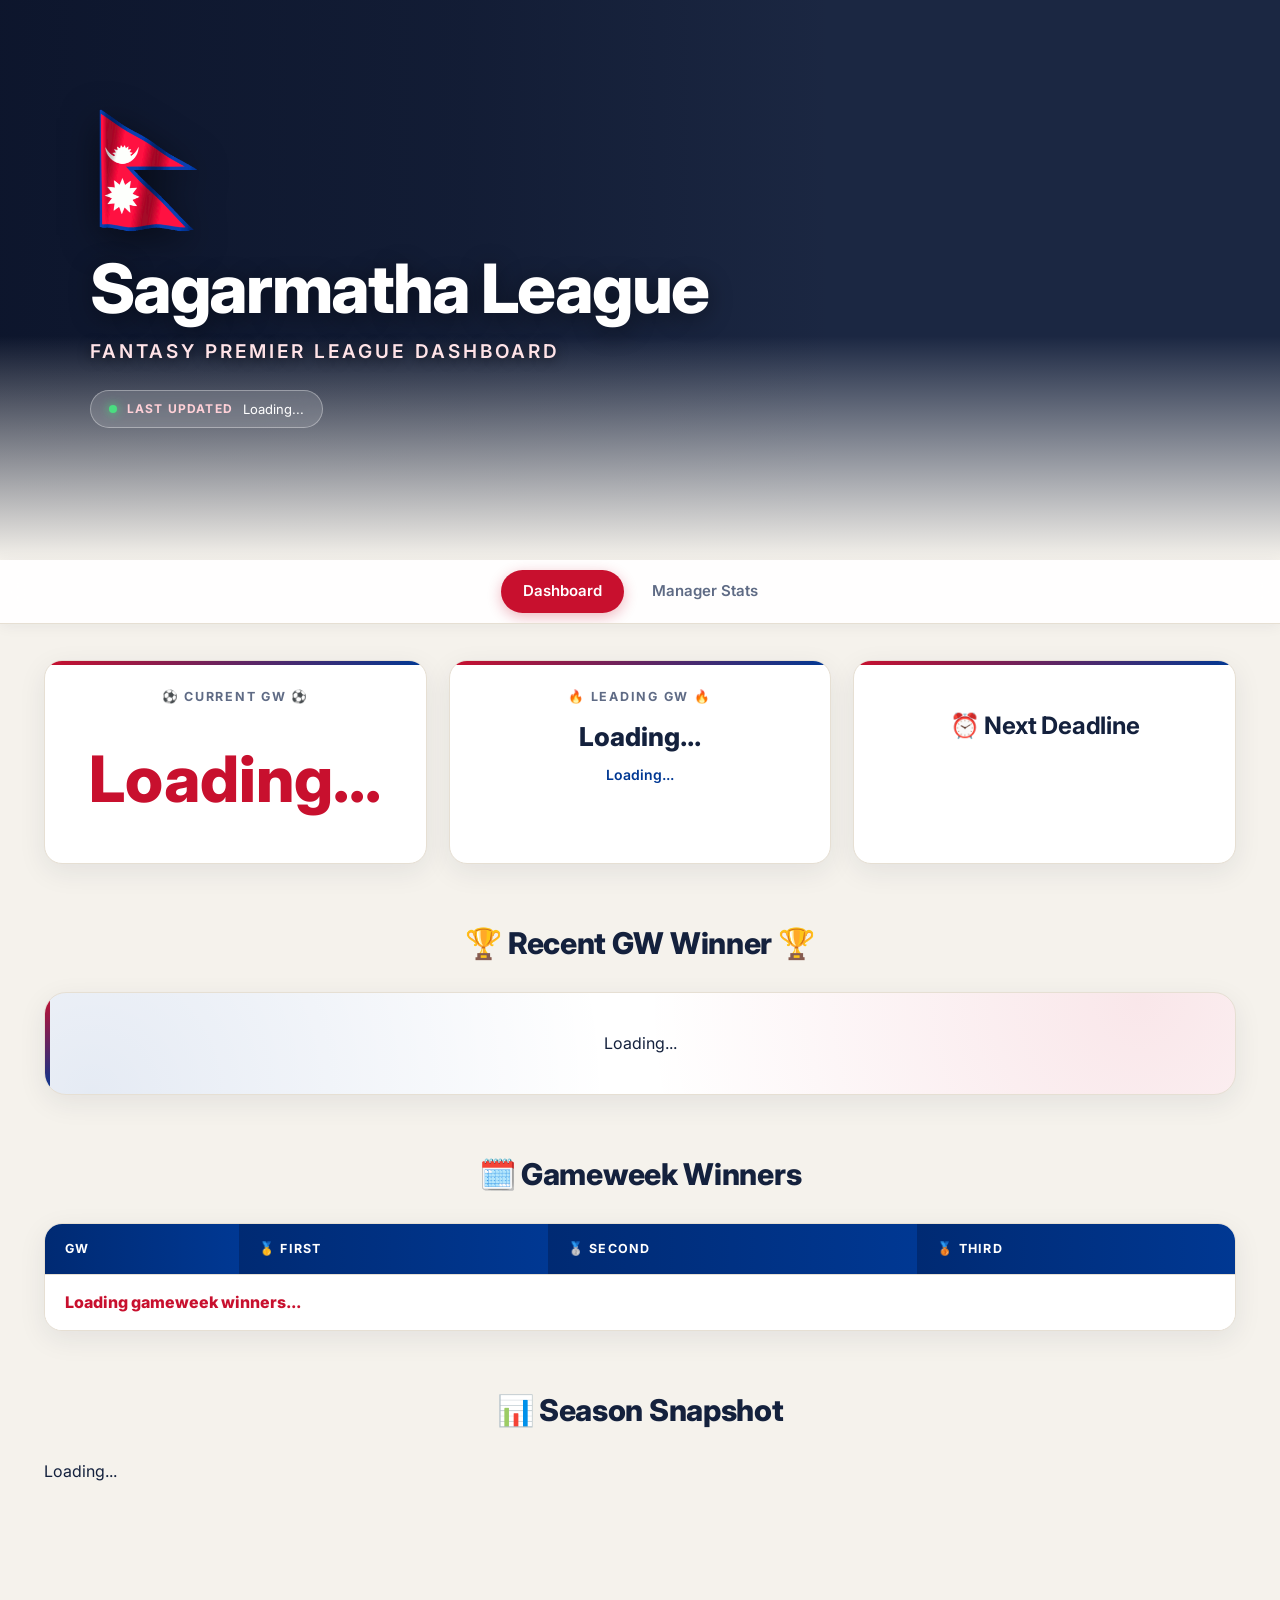
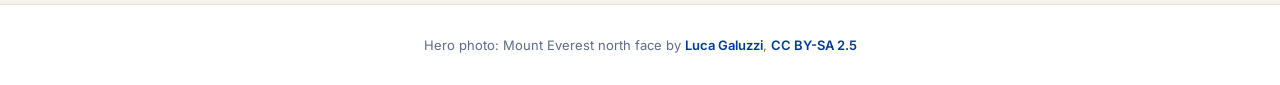
==== commit 157fed0c: "Made aesthetic changes and added Amount Won column" ====
--- a/index.html
+++ b/index.html
@@ -21,36 +21,7 @@
 <header class="hero">
 
     <!-- Flag of Nepal -->
-    <svg class="nepal-flag" viewBox="-2 -2 82 128" role="img" aria-label="Flag of Nepal">
-        <defs>
-            <clipPath id="nepalClip">
-                <polygon points="0,0 78,62 38,62 78,124 0,124"/>
-            </clipPath>
-        </defs>
-        <g clip-path="url(#nepalClip)">
-            <polygon points="0,0 78,62 38,62 78,124 0,124" fill="#dc143c" stroke="#003893" stroke-width="10"/>
-            <!-- moon -->
-            <circle cx="20" cy="42" r="10" fill="#fff"/>
-            <circle cx="20" cy="37.5" r="9" fill="#dc143c"/>
-            <circle cx="20" cy="30" r="2" fill="#fff"/>
-            <!-- sun -->
-            <circle cx="20" cy="92" r="7" fill="#fff"/>
-            <g fill="#fff" transform="translate(20 92)">
-                <polygon points="0,-13 3,-7 -3,-7"/>
-                <polygon points="0,-13 3,-7 -3,-7" transform="rotate(30)"/>
-                <polygon points="0,-13 3,-7 -3,-7" transform="rotate(60)"/>
-                <polygon points="0,-13 3,-7 -3,-7" transform="rotate(90)"/>
-                <polygon points="0,-13 3,-7 -3,-7" transform="rotate(120)"/>
-                <polygon points="0,-13 3,-7 -3,-7" transform="rotate(150)"/>
-                <polygon points="0,-13 3,-7 -3,-7" transform="rotate(180)"/>
-                <polygon points="0,-13 3,-7 -3,-7" transform="rotate(210)"/>
-                <polygon points="0,-13 3,-7 -3,-7" transform="rotate(240)"/>
-                <polygon points="0,-13 3,-7 -3,-7" transform="rotate(270)"/>
-                <polygon points="0,-13 3,-7 -3,-7" transform="rotate(300)"/>
-                <polygon points="0,-13 3,-7 -3,-7" transform="rotate(330)"/>
-            </g>
-        </g>
-    </svg>
+    <img src = "images/Flag_of_Nepal.gif" alt = "Flag of Nepal" class="flag">
 
     <h1 id="leagueName">
         Sagarmatha League
@@ -77,15 +48,15 @@
 <div class="cards">
 
     <div class="card">
-        <h3>⚽ Current GW</h3>
+        <h3>⚽ Current GW ⚽</h3>
         <div id="gw" class="current-gw-value">
         Loading...
         </div>
     </div>
 
     <div class="card">
-        <h3 id="leadingGWTitle">🔥 Leading GW</h3>
-        <div id="gwWinner" class="big">
+        <h3 id="leadingGWTitle">🔥 Leading GW 🔥</h3>
+        <div id="leadingGW" class="big">
         Loading...
         </div>
 
@@ -95,7 +66,7 @@
     </div>
 
     <div class="card">
-        <h3>⏰ Next Deadline</h3>
+        <h2 id="deadlineTitle">⏰ Next Deadline</h2>
         <div id="deadline"></div>
         <div id="countdown"></div>
     </div>
@@ -103,7 +74,7 @@
 </div>
 
 <h2 class="section-title" id="winners-heading">
-🏆 Recent GW Winner
+🏆 Recent GW Winner 🏆
 </h2>
 
 <div class="winner-card" id="recentWinner">
@@ -136,7 +107,7 @@
 📊 Season Snapshot
 </h2>
 
-<div id="seasonSnapshot" class="top3">
+<div id="seasonSnapshot" class="stats">
 Loading...
 </div>
 
--- a/styles.css
+++ b/styles.css
@@ -47,6 +47,13 @@
   background:#1b2742;
 }
 
+.flag{
+  width:120px;
+  height:auto;
+  margin-bottom:18px;
+  filter:drop-shadow(0 8px 18px rgba(0,0,0,.5));
+}
+
 .hero::before{
   content:"";
   position:absolute;inset:0;
@@ -148,14 +155,14 @@
   border-left:none;
 }
 
-.section-title::before{
+/*.section-title::before{
   content:"";
   display:inline-block;
   width:6px;
   height:28px;
   border-radius:4px;
   background:linear-gradient(180deg,var(--accent),var(--accent-2));
-}
+}*/
 
 #gw-winners,#stats{scroll-margin-top:80px}
 
@@ -358,11 +365,16 @@
 }
 
 /* ================= TOP 3 PODIUM ================= */
-.top3{
+.stats{
   display:grid;
   grid-template-columns:repeat(auto-fit,minmax(280px,1fr));
   gap:22px;
   margin-bottom:50px;
+}
+
+.statpts{
+    color:#067d92;
+    font-weight:800;
 }
 
 .podium-card{
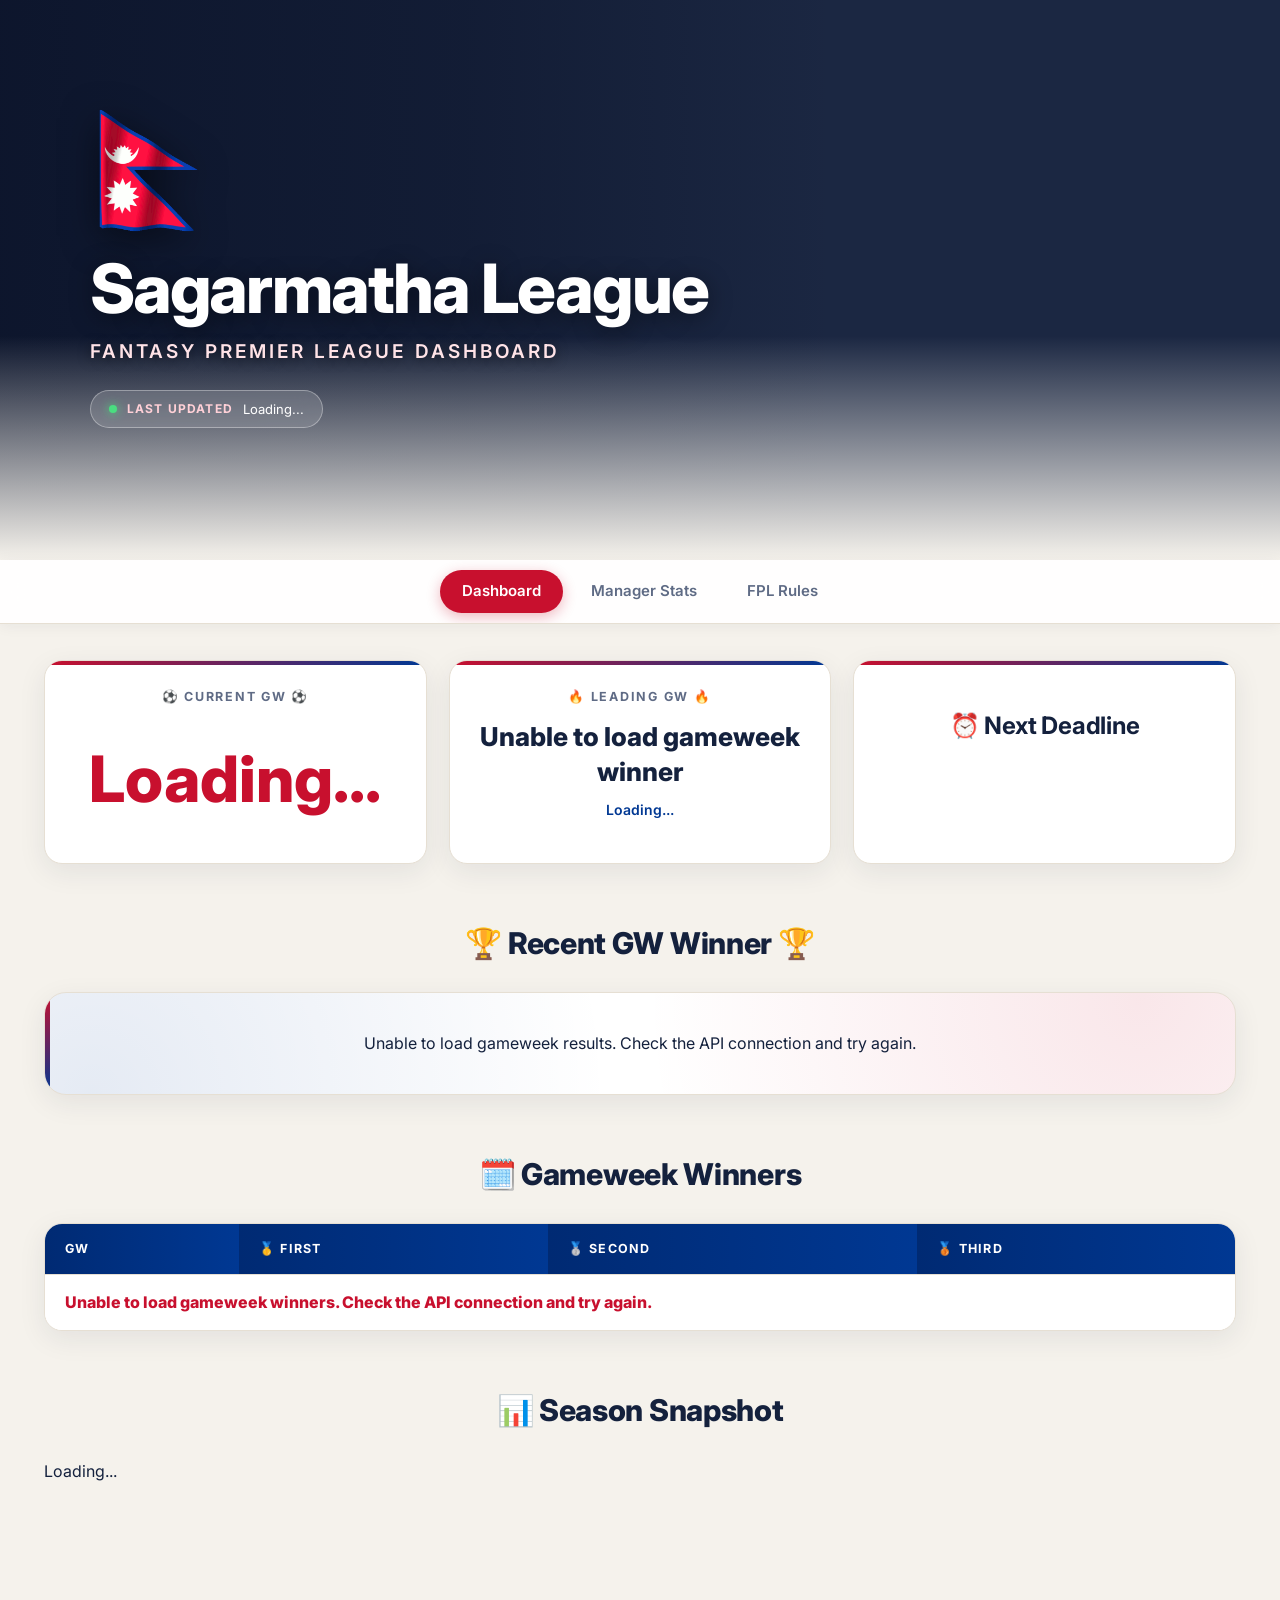
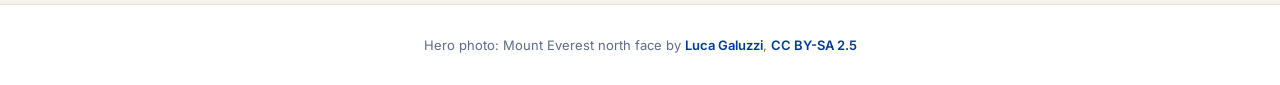
==== commit b95316a5: "Added Rules.html, added first tie-breaker, added best finish column" ====
--- a/index.html
+++ b/index.html
@@ -41,6 +41,7 @@
 <nav class="navbar">
     <a href="index.html" class="active">Dashboard</a>
     <a href="managers.html">Manager Stats</a>
+    <a href="rules.html">FPL Rules</a>
 </nav>
 
 <main class="container" id="dashboard">
--- a/styles.css
+++ b/styles.css
@@ -605,4 +605,29 @@
   .current-gw-value{font-size:54px;height:100px}
   .winners-table th,.winners-table td{padding:12px 14px}
   .analytics-table td{padding:10px 8px}
+}
+
+/* ================= RULES CARD ================= */
+.rules-card{
+    background:white;
+    padding:30px;
+    border-radius:16px;
+    box-shadow:0 4px 12px rgba(0,0,0,.08);
+    line-height:1.8;
+}
+
+.rules-card h2{
+    color:#0f3d91;
+    margin-top:25px;
+}
+
+.rules-card hr{
+    margin:25px 0;
+    border:none;
+    border-top:1px solid #ddd;
+}
+
+.rules-card ul,
+.rules-card ol{
+    margin-left:25px;
 }
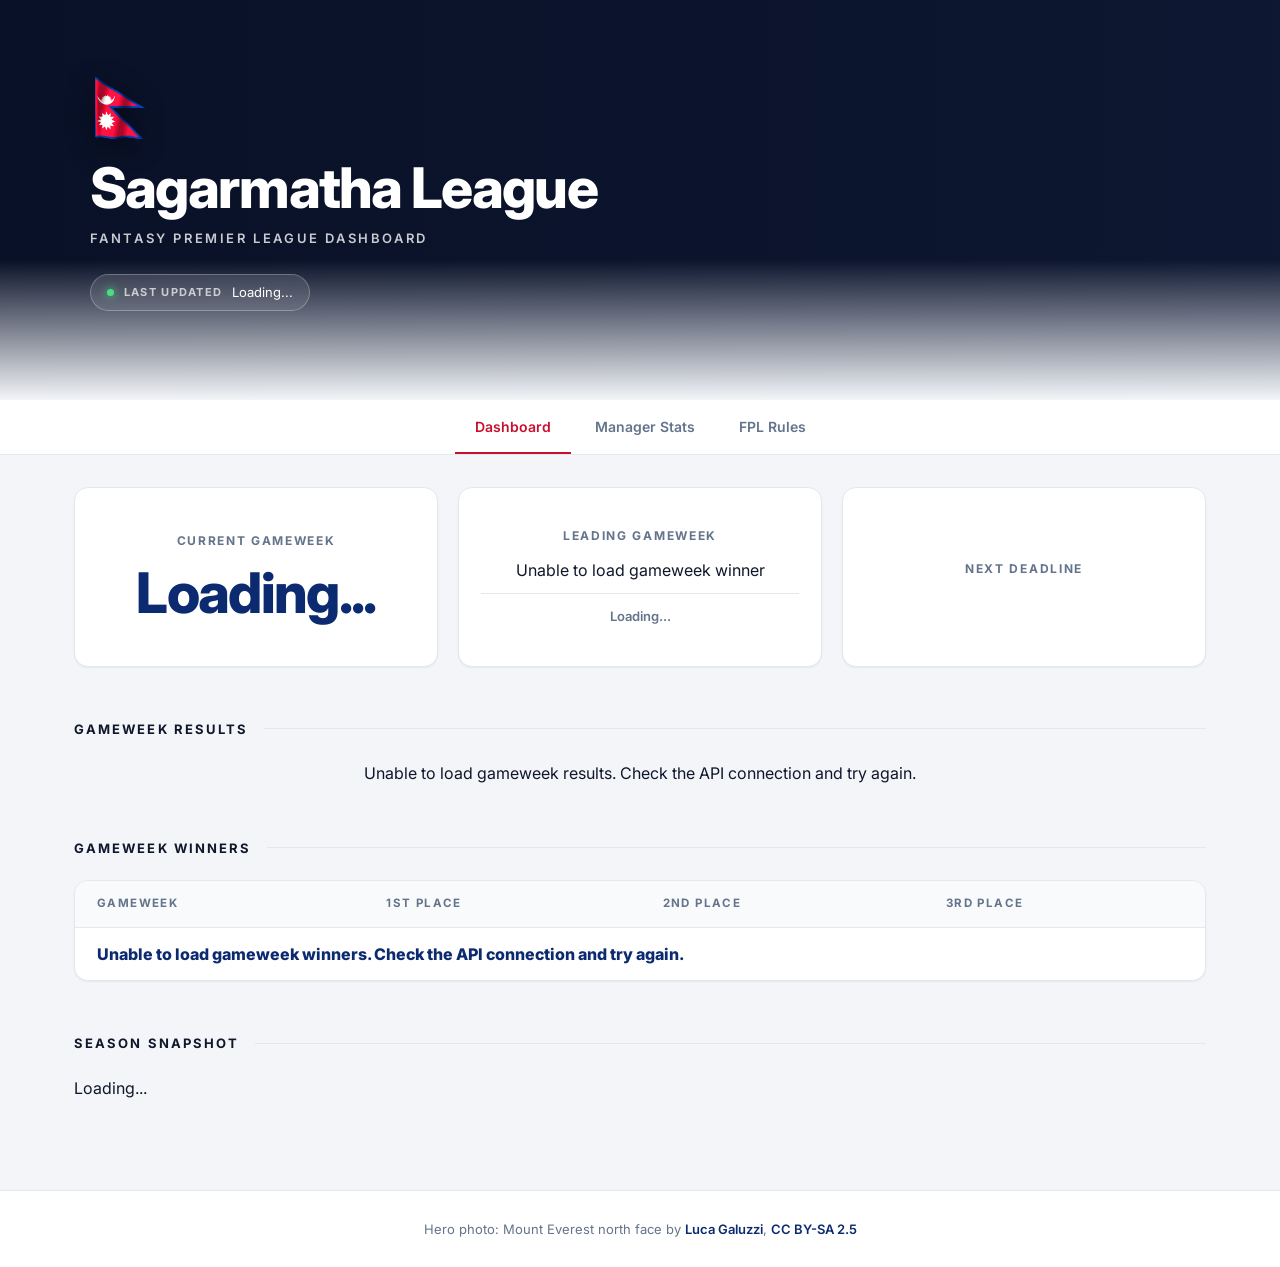
==== commit b72673b3: "Changed style and winner cards" ====
--- a/index.html
+++ b/index.html
@@ -7,7 +7,7 @@
 
 <title>Sagarmatha League</title>
 <meta name="description" content="Sagarmatha League – Fantasy Premier League dashboard with gameweek winners and season stats.">
-<meta name="theme-color" content="#060d1f">
+<meta name="theme-color" content="#0b2a6f">
 
 <link rel="preconnect" href="https://fonts.googleapis.com">
 <link rel="preconnect" href="https://fonts.gstatic.com" crossorigin>
@@ -20,16 +20,11 @@
 
 <header class="hero">
 
-    <!-- Flag of Nepal -->
-    <img src = "images/Flag_of_Nepal.gif" alt = "Flag of Nepal" class="flag">
+    <img src="images/Flag_of_Nepal.gif" alt="Flag of Nepal" class="flag">
 
-    <h1 id="leagueName">
-        Sagarmatha League
-    </h1>
+    <h1 id="leagueName">Sagarmatha League</h1>
 
-    <p>
-        Fantasy Premier League Dashboard
-    </p>
+    <p>Fantasy Premier League Dashboard</p>
 
     <div class="last-updated">
         <span>Last Updated</span>
@@ -49,51 +44,38 @@
 <div class="cards">
 
     <div class="card">
-        <h3>⚽ Current GW ⚽</h3>
-        <div id="gw" class="current-gw-value">
-        Loading...
-        </div>
+        <h3>Current Gameweek</h3>
+        <div id="gw" class="current-gw-value">Loading...</div>
     </div>
 
     <div class="card">
-        <h3 id="leadingGWTitle">🔥 Leading GW 🔥</h3>
-        <div id="leadingGW" class="big">
-        Loading...
-        </div>
-
-        <div id="gwAverage">
-        Loading...
-        </div>
+        <h3 id="leadingGWTitle">Leading Gameweek</h3>
+        <div id="leadingGW" class="big">Loading...</div>
+        <div id="gwAverage">Loading...</div>
     </div>
 
     <div class="card">
-        <h2 id="deadlineTitle">⏰ Next Deadline</h2>
+        <h3 id="deadlineTitle">Next Deadline</h3>
         <div id="deadline"></div>
         <div id="countdown"></div>
     </div>
 
 </div>
 
-<h2 class="section-title" id="winners-heading">
-🏆 Recent GW Winner 🏆
-</h2>
+<h2 class="section-title" id="gwResultsTitle">Gameweek Results</h2>
 
-<div class="winner-card" id="recentWinner">
-Loading...
-</div>
+<div class="winner-card" id="recentWinner">Loading...</div>
 
-<h2 class="section-title">
-🗓️ Gameweek Winners
-</h2>
+<h2 class="section-title">Gameweek Winners</h2>
 
 <div class="table-scroll" id="gw-winners">
     <table class="winners-table">
         <thead>
             <tr>
-                <th>GW</th>
-                <th>🥇 First</th>
-                <th>🥈 Second</th>
-                <th>🥉 Third</th>
+                <th>Gameweek</th>
+                <th>1st Place</th>
+                <th>2nd Place</th>
+                <th>3rd Place</th>
             </tr>
         </thead>
         <tbody id="gameweekWinners">
@@ -104,13 +86,9 @@
     </table>
 </div>
 
-<h2 class="section-title">
-📊 Season Snapshot
-</h2>
+<h2 class="section-title">Season Snapshot</h2>
 
-<div id="seasonSnapshot" class="stats">
-Loading...
-</div>
+<div id="seasonSnapshot" class="stats">Loading...</div>
 
 </main>
 
--- a/styles.css
+++ b/styles.css
@@ -1,19 +1,29 @@
+/* =========================================================
+   Sagarmatha League — professional analytics theme
+   Neutral surfaces, navy ink, crimson used sparingly.
+   ========================================================= */
+
 :root{
-  --bg:#f5f2ec;
-  --panel:#ffffff;
-  --panel-2:#fbf8f3;
-  --line:#e6dfd3;
-  --accent:#c8102e;      /* crimson */
-  --accent-2:#003893;    /* deep blue */
-  --accent-soft:rgba(200,16,46,.08);
-  --text:#14213d;
-  --muted:#5f6b85;
-  --gold:#e0a100;
-  --silver:#8d99ae;
-  --bronze:#b8692f;
-  --radius:18px;
-  --shadow:0 8px 28px rgba(20,33,61,.08);
-  --shadow-hover:0 16px 40px rgba(20,33,61,.14);
+  --bg:#f3f5f9;
+  --surface:#ffffff;
+  --surface-2:#f8fafc;
+  --ink:#0f172a;
+  --muted:#64748b;
+  --line:#e3e8ef;
+
+  --accent:#c8102e;          /* crimson */
+  --accent-2:#0b2a6f;        /* navy */
+  --accent-soft:rgba(200,16,46,.06);
+  --navy-soft:rgba(11,42,111,.07);
+
+  --gold:#c9a227;
+  --silver:#8a96a8;
+  --bronze:#b8733a;
+
+  --radius:14px;
+  --shadow-sm:0 1px 2px rgba(15,23,42,.06);
+  --shadow:0 6px 20px rgba(15,23,42,.07);
+  --shadow-hover:0 12px 30px rgba(15,23,42,.12);
   --font:"Inter","Segoe UI",system-ui,-apple-system,sans-serif;
 }
 
@@ -23,74 +33,98 @@
 body{
   margin:0;
   font-family:var(--font);
-  color:var(--text);
+  color:var(--ink);
+  background:var(--bg);
   line-height:1.55;
-  background:var(--bg);
   -webkit-font-smoothing:antialiased;
 }
 
 h1,h2,h3{letter-spacing:-.01em}
-
-::selection{background:var(--accent);color:#fff}
+::selection{background:var(--accent-2);color:#fff}
 
 /* ================= HERO ================= */
 .hero{
   position:relative;
-  min-height:min(60vw,560px);
+  min-height:min(46vw,400px);
   display:flex;
   flex-direction:column;
   align-items:flex-start;
   justify-content:center;
-  text-align:left;
-  padding:80px 7vw 110px;
+  padding:64px 7vw 80px;
   overflow:hidden;
-  background:#1b2742;
-}
-
-.flag{
-  width:120px;
-  height:auto;
-  margin-bottom:18px;
-  filter:drop-shadow(0 8px 18px rgba(0,0,0,.5));
+  background:#101a35;
 }
 
 .hero::before{
   content:"";
   position:absolute;inset:0;
-  background:url("https://commons.wikimedia.org/wiki/Special:FilePath/Everest_North_Face_toward_Base_Camp_Tibet_Luca_Galuzzi_2006.jpg?width=2000") center top/cover no-repeat;
-  transform:scale(1.04);
+  background:url("https://commons.wikimedia.org/wiki/Special:FilePath/Everest_North_Face_toward_Base_Camp_Tibet_Luca_Galuzzi_2006.jpg?width=2000") center 20%/cover no-repeat;
 }
 
 .hero::after{
   content:"";
   position:absolute;inset:0;
   background:
-    linear-gradient(180deg,transparent 60%,var(--bg) 100%),
-    linear-gradient(90deg,rgba(10,18,40,.82) 0%,rgba(10,18,40,.5) 36%,transparent 65%);
+    linear-gradient(180deg,transparent 65%,var(--bg) 100%),
+    linear-gradient(90deg,rgba(8,16,38,.9) 0%,rgba(8,16,38,.62) 45%,rgba(8,16,38,.25) 100%);
 }
 
 .hero > *{position:relative;z-index:2}
 
+.flag{
+  height:68px;
+  width:auto;
+  margin-bottom:18px;
+  filter:drop-shadow(0 6px 14px rgba(0,0,0,.45));
+}
+
 .hero h1{
-  margin:0 0 12px;
-  font-size:clamp(38px,6vw,68px);
+  margin:0 0 10px;
+  font-size:clamp(34px,5vw,56px);
   font-weight:800;
   line-height:1.05;
   letter-spacing:-.03em;
   color:#fff;
-  -webkit-text-fill-color:#fff;
-  background:none;
-  text-shadow:0 4px 24px rgba(0,0,0,.45);
 }
 
 .hero p{
   margin:0;
-  font-size:clamp(15px,2vw,19px);
+  font-size:13px;
   font-weight:600;
-  color:#ffe3e7;
-  text-shadow:0 2px 12px rgba(0,0,0,.6);
-  letter-spacing:.16em;
-  text-transform:uppercase;
+  letter-spacing:.2em;
+  text-transform:uppercase;
+  color:rgba(255,255,255,.78);
+}
+
+.last-updated{
+  display:inline-flex;
+  align-items:center;
+  gap:10px;
+  margin-top:26px;
+  padding:7px 16px;
+  font-size:13px;
+  color:#fff;
+  background:rgba(255,255,255,.1);
+  border:1px solid rgba(255,255,255,.25);
+  border-radius:999px;
+  backdrop-filter:blur(8px);
+  -webkit-backdrop-filter:blur(8px);
+}
+
+.last-updated::before{
+  content:"";
+  width:7px;height:7px;
+  border-radius:50%;
+  background:#4ade80;
+  box-shadow:0 0 8px #4ade80;
+}
+
+.last-updated span{
+  font-size:11px;
+  font-weight:700;
+  letter-spacing:.12em;
+  text-transform:uppercase;
+  color:rgba(255,255,255,.7);
 }
 
 /* ================= NAVBAR ================= */
@@ -100,43 +134,36 @@
   z-index:900;
   display:flex;
   justify-content:center;
-  gap:6px;
-  padding:10px 12px;
-  background:rgba(255,255,255,.92);
-  backdrop-filter:blur(14px);
-  -webkit-backdrop-filter:blur(14px);
+  gap:4px;
+  padding:0 12px;
+  background:rgba(255,255,255,.94);
+  backdrop-filter:blur(12px);
+  -webkit-backdrop-filter:blur(12px);
   border-bottom:1px solid var(--line);
-  box-shadow:0 2px 14px rgba(20,33,61,.06);
   overflow-x:auto;
 }
 
 .navbar a{
   color:var(--muted);
   text-decoration:none;
+  font-size:14px;
   font-weight:600;
-  font-size:15px;
-  padding:9px 22px;
-  border-radius:999px;
+  padding:16px 20px 14px;
   white-space:nowrap;
   border-bottom:2px solid transparent;
-  transition:background .2s,color .2s;
-}
-
-.navbar a:hover{
+  transition:color .2s,border-color .2s;
+}
+
+.navbar a:hover{color:var(--ink)}
+
+.navbar a.active{
   color:var(--accent);
-  background:var(--accent-soft);
-}
-
-.navbar a.active{
-  color:#fff;
-  background:var(--accent);
-  border-bottom:2px solid transparent;
-  box-shadow:0 4px 14px rgba(200,16,46,.3);
+  border-bottom-color:var(--accent);
 }
 
 /* ================= LAYOUT ================= */
 .container{
-  max-width:1240px;
+  max-width:1180px;
   margin:auto;
   padding:0 24px 70px;
 }
@@ -144,327 +171,402 @@
 .section-title{
   display:flex;
   align-items:center;
-  justify-content:center;
-  gap:12px;
-  text-align:center;
-  font-size:clamp(22px,3vw,30px);
-  font-weight:800;
-  color:var(--text);
-  margin:56px auto 26px;
-  padding-left:0;
-  border-left:none;
-}
-
-/*.section-title::before{
+  gap:16px;
+  margin:52px 0 22px;
+  font-size:13px;
+  font-weight:700;
+  letter-spacing:.16em;
+  text-transform:uppercase;
+  color:var(--ink);
+  text-align:left;
+}
+
+.section-title::after{
   content:"";
-  display:inline-block;
-  width:6px;
-  height:28px;
-  border-radius:4px;
-  background:linear-gradient(180deg,var(--accent),var(--accent-2));
-}*/
-
-#gw-winners,#stats{scroll-margin-top:80px}
+  flex:1;
+  height:1px;
+  background:var(--line);
+}
+
+#gw-winners,#stats{scroll-margin-top:70px}
 
 /* ================= STAT CARDS ================= */
 .cards{
   display:grid;
   grid-template-columns:repeat(auto-fit,minmax(260px,1fr));
-  gap:22px;
-  margin:36px 0 10px;
-  position:relative;
-  z-index:1;
+  gap:20px;
+  margin:32px 0 0;
 }
 
 .card{
-  position:relative;
+  display:flex;
+  flex-direction:column;
+  align-items:center;
+  justify-content:center;
   text-align:center;
-  overflow:hidden;
-  background:var(--panel);
+  min-height:180px;
+  padding:26px 22px;
+  background:var(--surface);
   border:1px solid var(--line);
   border-radius:var(--radius);
-  padding:26px 22px 24px;
-  min-height:190px;
-  box-shadow:var(--shadow);
-  transition:transform .25s,box-shadow .25s,border-color .25s;
-}
-
-.card:hover{
-  transform:translateY(-4px);
-  box-shadow:var(--shadow-hover);
-  border-color:rgba(200,16,46,.35);
-}
-
-.card::before{
-  content:"";
-  position:absolute;
-  left:0;right:0;top:0;
-  height:4px;
-  background:linear-gradient(90deg,var(--accent),var(--accent-2));
-}
-
-.card::after{display:none}
-
+  box-shadow:var(--shadow-sm);
+  transition:box-shadow .25s,transform .25s;
+}
+
+.card:hover{box-shadow:var(--shadow);transform:translateY(-2px)}
+
+.card h2,
 .card h3{
-  margin:0 0 12px;
-  color:var(--muted);
-  font-size:12.5px;
-  font-weight:700;
-  text-transform:uppercase;
+  margin:0 0 14px;
+  font-size:12px;
+  font-weight:700;
   letter-spacing:.14em;
+  text-transform:uppercase;
+  color:var(--muted);
 }
 
 .current-gw-value{
-  font-size:64px;
+  display:flex;
+  flex-direction:column;
+  align-items:center;
+  gap:10px;
+  font-size:56px;
+  font-weight:800;
+  line-height:1;
+  color:var(--accent-2);
+  letter-spacing:-.03em;
+}
+
+.status-badge{
+  font-size:11px;
+  font-weight:700;
+  letter-spacing:.12em;
+  text-transform:uppercase;
+  color:#15803d;
+  background:#dcfce7;
+  padding:4px 12px;
+  border-radius:999px;
+}
+
+.big{line-height:1.3}
+
+.lead-team{
+  display:block;
+  font-size:22px;
   font-weight:800;
   color:var(--accent);
-  display:flex;
-  justify-content:center;
-  align-items:center;
-  height:120px;
+}
+
+.lead-manager{
+  display:block;
+  margin:2px 0 8px;
+  font-size:15px;
+  color:var(--muted);
+}
+
+.lead-pts{
+  display:block;
+  font-size:30px;
+  font-weight:800;
+  color:var(--accent-2);
+}
+
+#gwAverage{
+  margin-top:12px;
+  padding-top:12px;
   width:100%;
-}
-
-.big{
-  font-size:26px;
-  font-weight:800;
-  color:var(--text);
-  line-height:1.35;
+  border-top:1px solid var(--line);
+  font-size:13px;
+  font-weight:600;
+  color:var(--muted);
 }
 
 #deadline{
-  font-size:18px;
-  font-weight:700;
-  color:var(--text);
+  font-size:17px;
+  font-weight:700;
+  color:var(--ink);
 }
 
 #countdown{
   display:inline-block;
+  margin-top:14px;
+  padding:7px 18px;
+  font-size:18px;
+  font-weight:700;
+  font-variant-numeric:tabular-nums;
   color:var(--accent);
   background:var(--accent-soft);
-  border:1px solid rgba(200,16,46,.22);
-  padding:6px 16px;
+  border:1px solid rgba(200,16,46,.18);
   border-radius:999px;
-  font-size:17px;
-  margin-top:12px;
-  font-weight:700;
-  font-variant-numeric:tabular-nums;
 }
 
 #countdown:empty{display:none}
 
-#gwAverage{
-  margin-top:10px;
+/* ================= GW RESULTS PODIUM ================= */
+.winner-card{
+  background:none;
+  border:0;
+  box-shadow:none;
+  padding:0;
+  margin:0;
+  text-align:center;
+}
+
+.results-grid{
+  display:grid;
+  grid-template-columns:repeat(3,1fr);
+  gap:20px;
+  align-items:end;
+}
+
+.result-place{
+  --medal:var(--silver);
+  position:relative;
+  padding:28px 20px 26px;
+  text-align:center;
+  background:var(--surface);
+  border:1px solid var(--line);
+  border-top:4px solid var(--medal);
+  border-radius:var(--radius);
+  box-shadow:var(--shadow-sm);
+  transition:transform .25s,box-shadow .25s;
+}
+
+.result-place:hover{transform:translateY(-4px);box-shadow:var(--shadow-hover)}
+
+/* classic podium order: 2nd – 1st – 3rd */
+.result-place.silver{--medal:var(--silver);order:1}
+.result-place.gold{--medal:var(--gold);order:2;padding:40px 20px 36px;box-shadow:var(--shadow)}
+.result-place.bronze{--medal:var(--bronze);order:3;padding:20px 18px 18px}
+
+/* 3rd place: slightly more compact than 2nd */
+.result-place.bronze h2{font-size:19px;margin-top:8px}
+.result-place.bronze .manager{font-size:14px}
+.result-place.bronze .gw-score{font-size:30px;margin-top:10px}
+.result-place.bronze .prize{margin-top:12px}
+.result-place.bronze .rank-badge{width:34px;height:34px;font-size:15px}
+
+/* 1st place: a little larger */
+.result-place.gold h2{font-size:25px}
+.result-place.gold .gw-score{font-size:42px}
+
+.share-row{margin-top:20px;text-align:center}
+
+.copy-btn{
+  font:inherit;
+  font-size:13px;
+  font-weight:700;
+  padding:9px 20px;
   color:var(--accent-2);
-  font-size:14px;
-  font-weight:600;
-}
-
-#gwWinner{line-height:1.5}
-
-/* ================= LAST UPDATED ================= */
-.last-updated{
-  position:relative;
+  background:var(--surface);
+  border:1px solid var(--line);
+  border-radius:999px;
+  cursor:pointer;
+  box-shadow:var(--shadow-sm);
+  transition:background .2s,color .2s,border-color .2s;
+}
+
+.copy-btn:hover{background:var(--accent-2);color:#fff;border-color:var(--accent-2)}
+
+.gold{background:linear-gradient(180deg,rgba(201,162,39,.09),var(--surface) 55%)}
+.silver{background:linear-gradient(180deg,rgba(138,150,168,.1),var(--surface) 55%)}
+.bronze{background:linear-gradient(180deg,rgba(184,115,58,.1),var(--surface) 55%)}
+
+.rank-badge{
   display:inline-flex;
   align-items:center;
-  gap:10px;
-  margin-top:24px;
-  background:rgba(255,255,255,.14);
-  backdrop-filter:blur(10px);
-  -webkit-backdrop-filter:blur(10px);
-  border:1px solid rgba(255,255,255,.35);
-  padding:8px 18px;
+  justify-content:center;
+  width:38px;height:38px;
+  border-radius:50%;
+  font-size:17px;
+  font-weight:800;
+  color:#fff;
+  background:var(--medal);
+  box-shadow:0 4px 10px rgba(15,23,42,.18);
+}
+
+.place-label{
+  margin:10px 0 0;
+  font-size:11px;
+  font-weight:700;
+  letter-spacing:.16em;
+  text-transform:uppercase;
+  color:var(--muted);
+}
+
+.result-place h2{
+  margin:10px auto 2px;
+  max-width:240px;
+  font-size:22px;
+  font-weight:800;
+  line-height:1.25;
+  color:var(--ink);
+  word-break:break-word;
+}
+
+.result-place .manager{
+  margin:0;
+  font-size:15px;
+  color:var(--muted);
+}
+
+.gw-score{
+  margin-top:14px;
+  font-size:36px;
+  font-weight:800;
+  line-height:1;
+  letter-spacing:-.02em;
+  color:var(--accent-2);
+  font-variant-numeric:tabular-nums;
+}
+
+.gw-score small{
+  font-size:13px;
+  font-weight:600;
+  letter-spacing:0;
+  color:var(--muted);
+}
+
+.prize{
+  display:inline-block;
+  margin-top:16px;
+  padding:6px 16px;
+  font-size:13px;
+  font-weight:700;
+  color:var(--accent-2);
+  background:var(--navy-soft);
   border-radius:999px;
-  font-size:13px;
-  color:#fff;
-}
-
-.last-updated::before{
-  content:"";
-  width:8px;height:8px;
-  border-radius:50%;
-  background:#4ade80;
-  box-shadow:0 0 10px #4ade80;
-  animation:pulse 2s ease-in-out infinite;
-}
-
-.last-updated span{
-  color:#ffd0d7;
-  font-weight:700;
-  text-transform:uppercase;
-  letter-spacing:.1em;
-  font-size:12px;
-}
-
-@keyframes pulse{
-  0%,100%{opacity:1;transform:scale(1)}
-  50%{opacity:.45;transform:scale(.8)}
-}
-
-/* ================= NEPAL FLAG ================= */
-.nepal-flag{
-  height:92px;
-  width:auto;
-  margin-bottom:18px;
-  filter:drop-shadow(0 8px 18px rgba(0,0,0,.5));
-  transform-origin:left center;
-  animation:flagWave 4s ease-in-out infinite;
-}
-
-@keyframes flagWave{
-  0%,100%{transform:perspective(400px) rotateY(0deg) skewY(0deg)}
-  50%{transform:perspective(400px) rotateY(-10deg) skewY(1.5deg)}
-}
-
-@media(prefers-reduced-motion:reduce){
-  .nepal-flag,.last-updated::before{animation:none}
-  html{scroll-behavior:auto}
-}
-
-/* ================= RECENT WINNER ================= */
-.winner-card{
-  position:relative;
-  overflow:hidden;
-  text-align:center;
-  background:
-    radial-gradient(circle at 92% 8%,rgba(200,16,46,.10),transparent 45%),
-    radial-gradient(circle at 4% 100%,rgba(0,56,147,.10),transparent 45%),
-    var(--panel);
-  border:1px solid var(--line);
-  border-radius:22px;
-  padding:38px 28px;
-  margin-bottom:50px;
-  box-shadow:var(--shadow);
-}
-
-.winner-card::before{
-  content:"";
-  position:absolute;
-  left:0;top:0;bottom:0;
-  width:5px;
-  background:linear-gradient(180deg,var(--accent),var(--accent-2));
-}
-
-.winner-name{
-  font-size:clamp(30px,5vw,46px);
-  color:var(--accent);
-  font-weight:800;
-  text-align:center;
-}
-
-#winnerCard{text-align:center}
-
-.winner-heading{
-  display:flex;
-  justify-content:center;
-  align-items:center;
-  text-align:center;
-  width:100%;
-  font-size:2.5rem;
-  margin:30px auto;
-}
-
-/* ================= TOP 3 PODIUM ================= */
+}
+
+/* ================= SEASON SNAPSHOT TILES ================= */
 .stats{
   display:grid;
-  grid-template-columns:repeat(auto-fit,minmax(280px,1fr));
-  gap:22px;
-  margin-bottom:50px;
-}
-
-.statpts{
-    color:#067d92;
-    font-weight:800;
+  grid-template-columns:repeat(auto-fit,minmax(210px,1fr));
+  gap:20px;
+  margin-bottom:20px;
 }
 
 .podium-card{
-  background:var(--panel);
-  color:var(--text);
+  padding:22px 22px 20px;
+  text-align:left;
+  background:var(--surface);
+  border:1px solid var(--line);
+  border-left:4px solid var(--accent-2);
   border-radius:var(--radius);
-  padding:30px 25px;
-  text-align:center;
-  box-shadow:var(--shadow);
-  transition:transform .25s,box-shadow .25s;
-}
-
-.podium-card:hover{transform:translateY(-5px);box-shadow:var(--shadow-hover)}
-.podium-card h3{margin:0 0 8px;font-size:22px}
-
-.first{border:2px solid var(--gold);background:linear-gradient(180deg,#fff8e1,#fff 60%)}
-.second{border:2px solid var(--silver);background:linear-gradient(180deg,#eef1f6,#fff 60%)}
-.third{border:2px solid var(--bronze);background:linear-gradient(180deg,#fbeee3,#fff 60%)}
+  box-shadow:var(--shadow-sm);
+  transition:box-shadow .25s,transform .25s;
+}
+
+.podium-card:hover{box-shadow:var(--shadow);transform:translateY(-2px)}
+
+.podium-card h3{
+  margin:0 0 10px;
+  font-size:11.5px;
+  font-weight:700;
+  letter-spacing:.14em;
+  text-transform:uppercase;
+  color:var(--muted);
+}
+
+.statpts,
+.podium-card h2{
+  margin:0;
+  font-size:34px;
+  font-weight:800;
+  line-height:1.1;
+  letter-spacing:-.02em;
+  color:var(--accent-2);
+  font-variant-numeric:tabular-nums;
+}
+
+.podium-card small{
+  display:block;
+  margin-top:8px;
+  font-size:13px;
+  color:var(--muted);
+}
 
 /* ================= TABLES (shared) ================= */
 .table-scroll{
   overflow-x:auto;
-  margin-bottom:50px;
+  margin-bottom:20px;
+  background:var(--surface);
+  border:1px solid var(--line);
   border-radius:var(--radius);
-  border:1px solid var(--line);
-  box-shadow:var(--shadow);
-  background:var(--panel);
+  box-shadow:var(--shadow-sm);
 }
 
 .winners-table{
   width:100%;
   border-collapse:collapse;
-  background:var(--panel);
-  color:var(--text);
-}
-
-.winners-table th,
+  color:var(--ink);
+}
+
+.winners-table th{
+  padding:14px 22px;
+  text-align:left;
+  font-size:11.5px;
+  font-weight:700;
+  letter-spacing:.12em;
+  text-transform:uppercase;
+  color:var(--muted);
+  background:var(--surface-2);
+  border-bottom:1px solid var(--line);
+  white-space:nowrap;
+}
+
 .winners-table td{
-  padding:15px 20px;
+  padding:14px 22px;
   text-align:left;
   border-bottom:1px solid var(--line);
   white-space:nowrap;
 }
 
-.winners-table th{
-  background:linear-gradient(90deg,#002a73,var(--accent-2));
-  color:#fff;
-  font-size:12.5px;
-  text-transform:uppercase;
-  letter-spacing:.1em;
-}
-
-.winners-table tbody tr:nth-child(even){background:var(--panel-2)}
-.winners-table tbody tr{transition:background .2s}
-.winners-table tbody tr:hover{background:var(--accent-soft)}
+.winners-table tbody tr{transition:background .15s}
+.winners-table tbody tr:hover{background:var(--surface-2)}
 .winners-table tbody tr:last-child td{border-bottom:none}
-.winners-table td:first-child{font-weight:800;color:var(--accent)}
+
+.winners-table td:first-child{font-weight:800;color:var(--accent-2)}
+.winners-table td:nth-child(2){font-weight:700}
+.winners-table .pts{
+  margin-left:6px;
+  font-size:13px;
+  font-weight:600;
+  color:var(--muted);
+  font-variant-numeric:tabular-nums;
+}
 
 /* ================= MANAGERS ANALYTICS TABLE ================= */
 .table-container{
   max-height:75vh;
   overflow:auto;
+  background:var(--surface);
+  border:1px solid var(--line);
   border-radius:var(--radius);
-  border:1px solid var(--line);
-  box-shadow:var(--shadow);
-  background:var(--panel);
+  box-shadow:var(--shadow-sm);
 }
 
 .analytics-table{
   width:100%;
   border-collapse:separate;
   border-spacing:0;
-  background:var(--panel);
-  color:var(--text);
+  color:var(--ink);
   font-variant-numeric:tabular-nums;
 }
 
 .analytics-table th,
 .analytics-table thead th{
-  background:linear-gradient(90deg,#002a73,var(--accent-2));
-  color:#fff;
-  padding:14px 12px;
-  font-size:12.5px;
-  text-transform:uppercase;
-  letter-spacing:.1em;
   position:sticky;
   top:0;
   z-index:100;
-  box-shadow:0 2px 6px rgba(20,33,61,.18);
+  padding:14px 12px;
+  font-size:11.5px;
+  font-weight:700;
+  letter-spacing:.12em;
+  text-transform:uppercase;
   white-space:nowrap;
+  color:#fff;
+  background:var(--accent-2);
 }
 
 .analytics-table td{
@@ -475,159 +577,93 @@
 
 .analytics-table td:first-child,
 .analytics-table th:first-child{text-align:left;padding-left:20px;font-weight:700}
-
+.analytics-table th:nth-child(2){text-align:left}
 .analytics-table td:nth-child(2){text-align:left;color:var(--muted)}
 
-.analytics-table tbody tr:nth-child(even){background:var(--panel-2)}
-.analytics-table tbody tr{transition:background .2s}
-.analytics-table tr:hover{background:var(--accent-soft)}
-
-.summary-row{
-  background:#eef2fb;
-  font-weight:700;
-}
-
-.summary-row td{
-  border-top:2px solid var(--accent);
-}
-
-/* ---- Managers table: column polish ---- */
-.analytics-table th:nth-child(2){text-align:left}
-.analytics-table td:nth-child(2){font-weight:500}
-
-/* BB / TC chip usage */
+.analytics-table tbody tr:nth-child(even){background:var(--surface-2)}
+.analytics-table tbody tr{transition:background .15s}
+.analytics-table tbody tr:hover{background:var(--navy-soft)}
+
+.summary-row{background:#eef2fb;font-weight:700}
+.summary-row td{border-top:2px solid var(--accent-2)}
+
 .analytics-table td:nth-child(3),
-.analytics-table td:nth-child(4){
-  font-weight:800;
-  color:var(--accent-2);
-}
-
-/* 1st = gold */
-.analytics-table thead th:nth-child(5){
-  background:linear-gradient(180deg,#ffd75e,#e0a100);
-  color:#4a3200;
-  text-shadow:0 1px 0 rgba(255,255,255,.35);
-}
-.analytics-table td:nth-child(5){
-  color:#a87400;
-  font-weight:800;
-  background-image:linear-gradient(rgba(224,161,0,.12),rgba(224,161,0,.12));
-}
-
-/* 2nd = silver */
-.analytics-table thead th:nth-child(6){
-  background:linear-gradient(180deg,#e8edf3,#a9b4c4);
-  color:#2b3548;
-  text-shadow:0 1px 0 rgba(255,255,255,.45);
-}
-.analytics-table td:nth-child(6){
-  color:#5d6b82;
-  font-weight:800;
-  background-image:linear-gradient(rgba(141,153,174,.16),rgba(141,153,174,.16));
-}
-
-/* 3rd = bronze */
-.analytics-table thead th:nth-child(7){
-  background:linear-gradient(180deg,#e0955a,#a85d27);
-  color:#fff;
-  text-shadow:0 1px 1px rgba(60,25,0,.35);
-}
-.analytics-table td:nth-child(7){
-  color:#a85d27;
-  font-weight:800;
-  background-image:linear-gradient(rgba(184,105,47,.14),rgba(184,105,47,.14));
-}
-
-/* Top 3 = bold, standout column */
+.analytics-table td:nth-child(4){font-weight:800;color:var(--accent-2)}
+
+/* medal columns */
+.analytics-table thead th:nth-child(5){background:var(--gold);color:#3b2d00}
+.analytics-table thead th:nth-child(6){background:var(--silver);color:#fff}
+.analytics-table thead th:nth-child(7){background:var(--bronze);color:#fff}
+
+.analytics-table td:nth-child(5){color:#8a6d00;font-weight:800;background-image:linear-gradient(rgba(201,162,39,.12),rgba(201,162,39,.12))}
+.analytics-table td:nth-child(6){color:#5d6b82;font-weight:800;background-image:linear-gradient(rgba(138,150,168,.14),rgba(138,150,168,.14))}
+.analytics-table td:nth-child(7){color:#97582a;font-weight:800;background-image:linear-gradient(rgba(184,115,58,.13),rgba(184,115,58,.13))}
+
+/* top 3 + avg */
+.analytics-table thead th:nth-child(8){background:var(--accent)}
 .analytics-table td:nth-child(8){
   font-weight:800;
-  font-size:1.05em;
   color:var(--accent);
-  background-image:linear-gradient(rgba(200,16,46,.06),rgba(200,16,46,.06));
+  background-image:linear-gradient(var(--accent-soft),var(--accent-soft));
   border-left:1px solid var(--line);
 }
-.analytics-table thead th:nth-child(8){
-  background:linear-gradient(90deg,#a30d26,var(--accent));
-  font-weight:800;
-}
-
-/* Avg pts */
 .analytics-table td:nth-child(9){
   font-weight:700;
   color:var(--accent-2);
   border-left:1px solid var(--line);
 }
 
-.analytics-table td:nth-child(n+3):not(:empty){font-variant-numeric:tabular-nums}
-
-.analytics-table tbody tr:hover td{box-shadow:inset 0 0 0 9999px rgba(200,16,46,.03)}
-
 .container > h2:not(.section-title){
+  margin:44px 0 22px;
   font-size:clamp(22px,3vw,30px);
   font-weight:800;
-  margin:44px 0 22px;
   text-align:center;
 }
+
+/* ================= RULES CARD ================= */
+.rules-card{
+  padding:32px;
+  background:var(--surface);
+  border:1px solid var(--line);
+  border-radius:var(--radius);
+  box-shadow:var(--shadow-sm);
+  line-height:1.8;
+}
+.rules-card h2{color:var(--accent-2);margin-top:25px}
+.rules-card hr{margin:25px 0;border:none;border-top:1px solid var(--line)}
+.rules-card ul,.rules-card ol{margin-left:25px}
 
 /* ================= FOOTER ================= */
 .site-footer{
+  padding:28px 20px;
   text-align:center;
-  padding:30px 20px;
-  color:var(--muted);
+  font-size:13px;
+  color:var(--muted);
+  background:var(--surface);
   border-top:1px solid var(--line);
-  font-size:13px;
-  background:#fff;
-}
-
-.site-footer a{color:var(--accent-2);text-decoration:none;font-weight:600}
+}
+.site-footer a{color:var(--accent-2);font-weight:600;text-decoration:none}
 .site-footer a:hover{text-decoration:underline}
 
 /* ================= RESPONSIVE ================= */
+@media(max-width:820px){
+  .results-grid{grid-template-columns:1fr;align-items:stretch}
+  .result-place.gold,.result-place.silver,.result-place.bronze{order:0;min-height:0}
+  .result-place.gold{order:-1}
+}
+
 @media(max-width:768px){
-  .hero{
-    min-height:460px;
-    padding:60px 20px 100px;
-    align-items:center;
-    justify-content:flex-end;
-    text-align:center;
-  }
-  .hero::after{
-    background:
-      linear-gradient(180deg,transparent 45%,var(--bg) 100%),
-      linear-gradient(180deg,rgba(10,18,40,.1) 0%,rgba(10,18,40,.6) 100%);
-  }
-  .hero p{letter-spacing:.08em}
-  .cards{grid-template-columns:1fr;margin-top:28px}
+  .hero{min-height:340px;padding:48px 20px 70px}
+  .flag{height:54px}
   .container{padding:0 14px 50px}
+  .cards{grid-template-columns:1fr}
   .navbar{justify-content:flex-start}
-  .nepal-flag{height:72px;transform-origin:center}
-  .winner-name{font-size:30px}
-  .current-gw-value{font-size:54px;height:100px}
+  .current-gw-value{font-size:48px}
   .winners-table th,.winners-table td{padding:12px 14px}
   .analytics-table td{padding:10px 8px}
 }
 
-/* ================= RULES CARD ================= */
-.rules-card{
-    background:white;
-    padding:30px;
-    border-radius:16px;
-    box-shadow:0 4px 12px rgba(0,0,0,.08);
-    line-height:1.8;
-}
-
-.rules-card h2{
-    color:#0f3d91;
-    margin-top:25px;
-}
-
-.rules-card hr{
-    margin:25px 0;
-    border:none;
-    border-top:1px solid #ddd;
-}
-
-.rules-card ul,
-.rules-card ol{
-    margin-left:25px;
+@media(prefers-reduced-motion:reduce){
+  *{transition:none!important}
+  html{scroll-behavior:auto}
 }
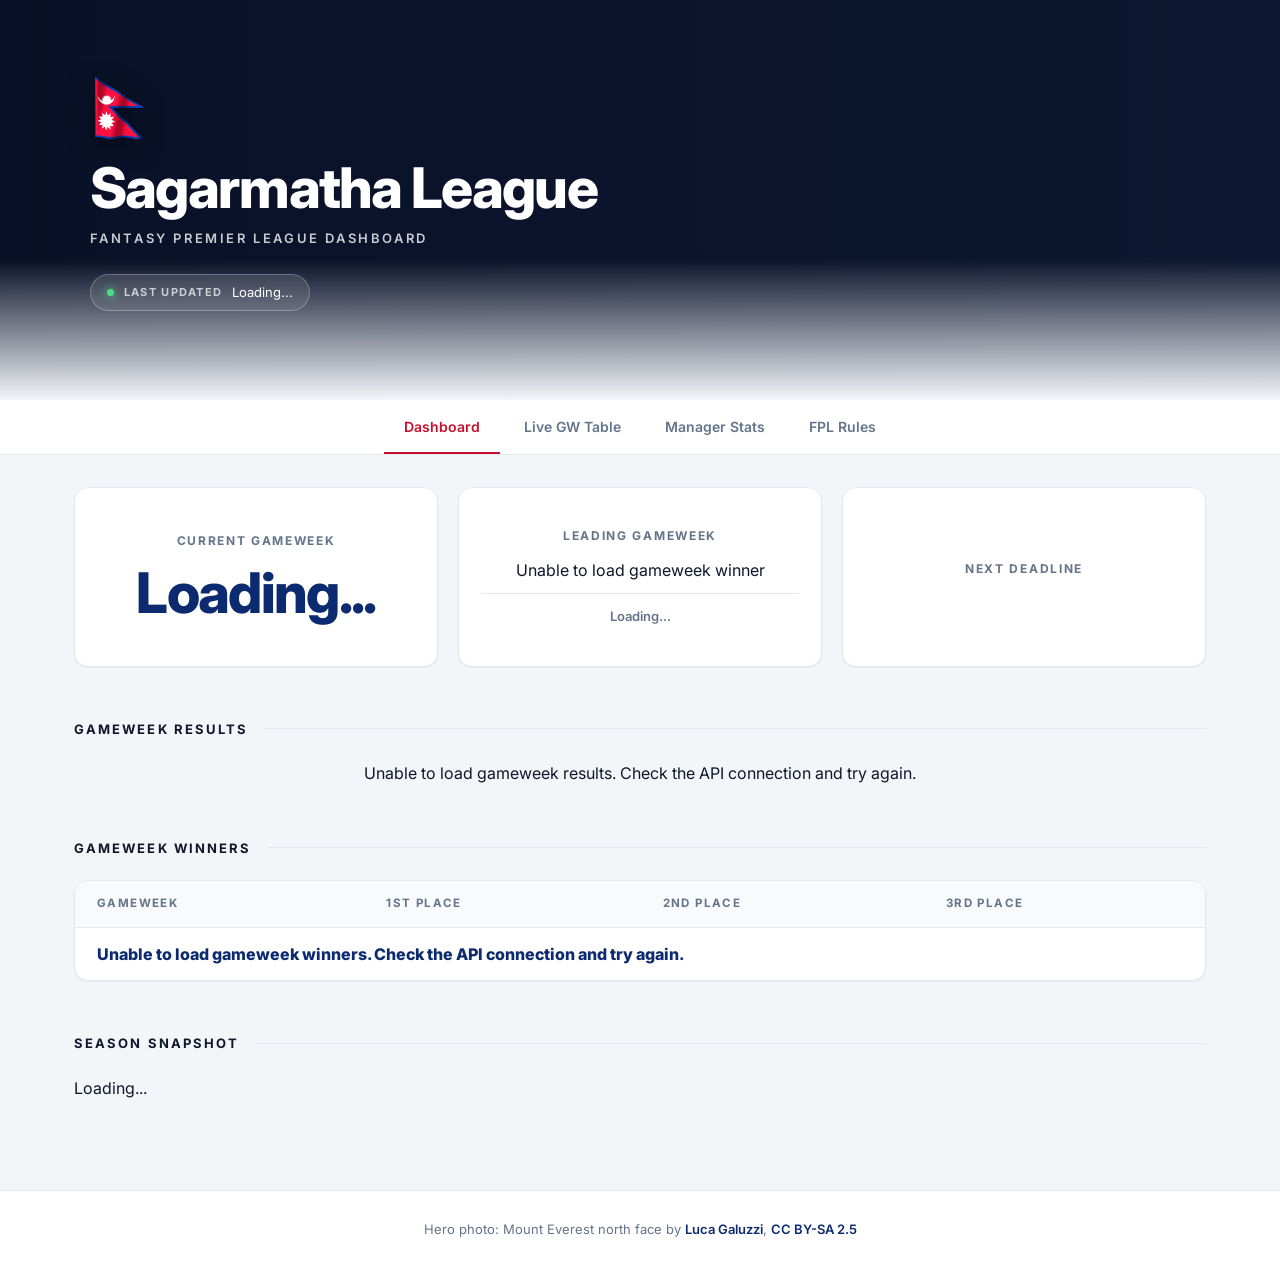
==== commit 0c8d836d: "Added Live GW Table" ====
--- a/index.html
+++ b/index.html
@@ -35,6 +35,7 @@
 
 <nav class="navbar">
     <a href="index.html" class="active">Dashboard</a>
+    <a href="livegw.html">Live GW Table</a>
     <a href="managers.html">Manager Stats</a>
     <a href="rules.html">FPL Rules</a>
 </nav>
--- a/styles.css
+++ b/styles.css
@@ -248,6 +248,17 @@
   border-radius:999px;
 }
 
+.live-badge{
+  font-size:11px;
+  font-weight:700;
+  letter-spacing:.12em;
+  text-transform:uppercase;
+  color:#991b1b;
+  background:#fee2e2;
+  padding:4px 12px;
+  border-radius:999px;
+}
+
 .big{line-height:1.3}
 
 .lead-team{
@@ -633,6 +644,33 @@
 .rules-card hr{margin:25px 0;border:none;border-top:1px solid var(--line)}
 .rules-card ul,.rules-card ol{margin-left:25px}
 
+/* ================= LIVE GW TABLE ================= */
+.chip-badge{
+    display:inline-block;
+    margin-left:8px;
+    padding:2px 8px;
+    border-radius:999px;
+    color:white;
+    font-size:.75rem;
+    font-weight:700;
+}
+
+.chip-fh{
+    background:#6b7280;
+}
+
+.chip-wc{
+    background:#dc2626;
+}
+
+.chip-tc{
+    background:#16a34a;
+}
+
+.chip-bb{
+    background:#06b6d4;
+}
+
 /* ================= FOOTER ================= */
 .site-footer{
   padding:28px 20px;
@@ -666,4 +704,4 @@
 @media(prefers-reduced-motion:reduce){
   *{transition:none!important}
   html{scroll-behavior:auto}
-}+}
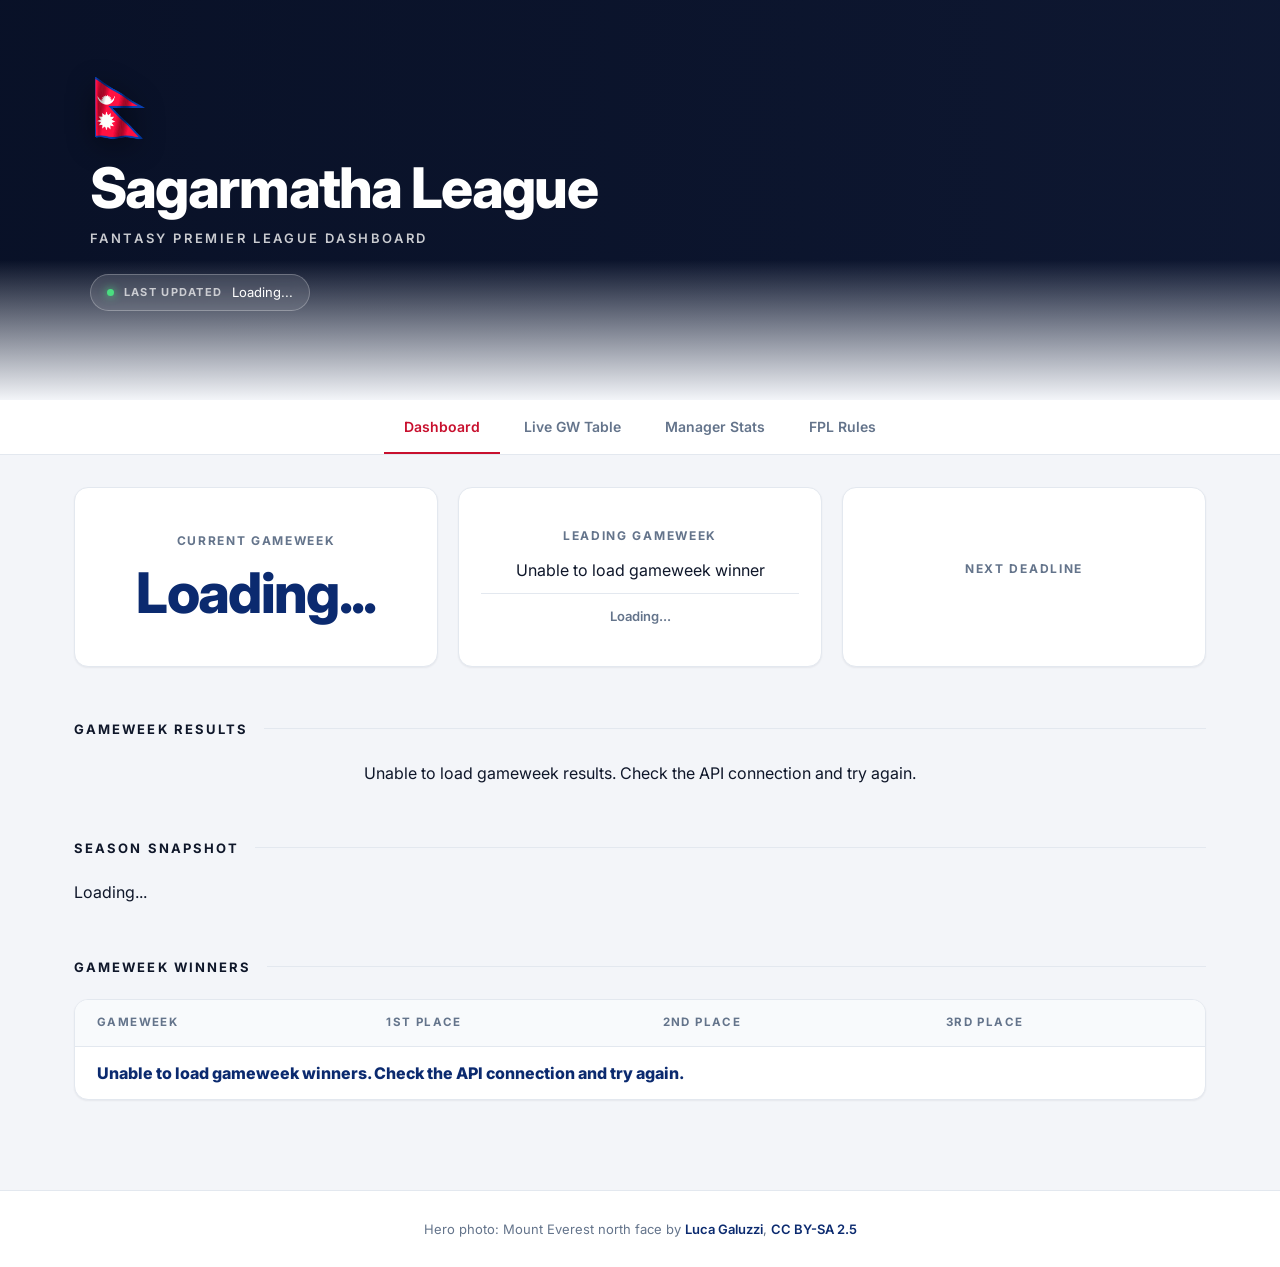
==== commit 52207075: "Updated season snapshots and added bench points to live gw table" ====
--- a/index.html
+++ b/index.html
@@ -67,6 +67,10 @@
 
 <div class="winner-card" id="recentWinner">Loading...</div>
 
+<h2 class="section-title">Season Snapshot</h2>
+
+<div id="seasonSnapshot" class="stats">Loading...</div>
+
 <h2 class="section-title">Gameweek Winners</h2>
 
 <div class="table-scroll" id="gw-winners">
@@ -87,10 +91,6 @@
     </table>
 </div>
 
-<h2 class="section-title">Season Snapshot</h2>
-
-<div id="seasonSnapshot" class="stats">Loading...</div>
-
 </main>
 
 <footer class="site-footer">
--- a/styles.css
+++ b/styles.css
@@ -645,31 +645,209 @@
 .rules-card ul,.rules-card ol{margin-left:25px}
 
 /* ================= LIVE GW TABLE ================= */
+/* status pills (title) */
+.live-badge{
+  display:inline-flex;
+  align-items:center;
+  gap:7px;
+}
+.live-badge::before{
+  content:"";
+  width:7px;height:7px;
+  border-radius:50%;
+  background:#dc2626;
+  animation:livePulse 1.6s ease-out infinite;
+}
+@keyframes livePulse{
+  0%{box-shadow:0 0 0 0 rgba(220,38,38,.55)}
+  70%{box-shadow:0 0 0 8px rgba(220,38,38,0)}
+  100%{box-shadow:0 0 0 0 rgba(220,38,38,0)}
+}
+
+.card-note{
+  margin-top:10px;
+  font-size:13px;
+  font-weight:600;
+  color:var(--muted);
+}
+
+/* chips */
 .chip-badge{
-    display:inline-block;
-    margin-left:8px;
-    padding:2px 8px;
-    border-radius:999px;
-    color:white;
-    font-size:.75rem;
-    font-weight:700;
-}
-
-.chip-fh{
-    background:#6b7280;
-}
-
-.chip-wc{
-    background:#dc2626;
-}
-
-.chip-tc{
-    background:#16a34a;
-}
-
-.chip-bb{
-    background:#06b6d4;
-}
+  display:inline-block;
+  margin-left:10px;
+  padding:3px 9px;
+  border-radius:6px;
+  font-size:10.5px;
+  font-weight:800;
+  letter-spacing:.08em;
+  line-height:1.4;
+  vertical-align:middle;
+  color:#fff;
+}
+.chip-fh{background:#475569}
+.chip-wc{background:#c8102e}
+.chip-tc{background:#15803d}
+.chip-bb{background:#0e7490}
+
+.chip-legend{
+  display:flex;
+  flex-wrap:wrap;
+  gap:8px 22px;
+  margin:0 0 18px;
+  font-size:12.5px;
+  font-weight:500;
+  color:var(--muted);
+}
+.chip-legend .chip-badge{margin:0 8px 0 0}
+
+/* live standings table */
+.live-table td.rank-cell{text-align:center;width:88px;padding-left:12px}
+.live-table th:first-child{text-align:center;padding-left:12px}
+.live-table td.team-cell{text-align:left;font-weight:700;color:var(--ink)}
+.live-table td.manager-cell{text-align:left;font-weight:500;color:var(--muted)}
+.live-table th:nth-child(3){text-align:left}
+/* NET PTS = primary metric */
+
+.live-table th:nth-child(4){
+  background:var(--gold);
+  color:#3b2d00;
+}
+
+.live-table td.pts-cell{
+  text-align:right;
+  padding-right:28px;
+  font-size:18px;
+  font-weight:800;
+  color:#8a6d00;
+  background-image:linear-gradient(
+      rgba(201,162,39,.12),
+      rgba(201,162,39,.12)
+  );
+}
+
+/* BENCH = secondary metric */
+
+.live-table th:nth-child(5){
+  background:var(--accent-2);
+  color:#fff;
+}
+
+.live-table td.bench-cell{
+  text-align:right;
+  padding-right:28px;
+  font-size:15px;
+  font-weight:600;
+  color:var(--muted);
+}
+
+.live-table th:last-child{
+  text-align:right;
+  padding-right:28px;
+}
+
+/* toolbar: search + last-updated stamp */
+.live-toolbar{
+  display:flex;
+  flex-wrap:wrap;
+  align-items:center;
+  justify-content:space-between;
+  gap:12px 20px;
+  margin:0 0 14px;
+}
+
+.live-search{
+  font:inherit;
+  font-size:14px;
+  width:280px;
+  max-width:100%;
+  padding:10px 16px 10px 40px;
+  color:var(--ink);
+  background:var(--surface) url("data:image/svg+xml,%3Csvg xmlns='http://www.w3.org/2000/svg' width='16' height='16' viewBox='0 0 24 24' fill='none' stroke='%2364748b' stroke-width='2.2' stroke-linecap='round'%3E%3Ccircle cx='11' cy='11' r='7'/%3E%3Cpath d='m20 20-3.5-3.5'/%3E%3C/svg%3E") no-repeat 15px center;
+  border:1px solid var(--line);
+  border-radius:999px;
+  outline:none;
+  box-shadow:var(--shadow-sm);
+  transition:border-color .2s,box-shadow .2s;
+}
+
+.live-search::placeholder{color:var(--muted)}
+
+.live-search:focus{
+  border-color:var(--accent-2);
+  box-shadow:0 0 0 3px var(--navy-soft);
+}
+
+.live-updated{
+  display:inline-flex;
+  align-items:center;
+  gap:8px;
+  font-size:12.5px;
+  font-weight:600;
+  color:var(--muted);
+}
+
+.live-updated::before{
+  content:"";
+  width:7px;height:7px;
+  border-radius:50%;
+  background:#16a34a;
+}
+
+.live-updated.is-error{color:#b91c1c}
+.live-updated.is-error::before{background:#dc2626}
+
+/* manager name under the team name (mobile only) */
+.team-manager{display:none}
+
+@media(max-width:768px){
+  .live-search{width:100%}
+
+  /* keep Behind + GW Pts on screen: drop the Manager column, show it under the team */
+  .live-table th:nth-child(3),
+  .live-table td.manager-cell{display:none}
+
+  .team-manager{
+    display:block;
+    margin-top:2px;
+    font-size:12.5px;
+    font-weight:500;
+    color:var(--muted);
+  }
+
+  .live-table td.rank-cell{width:56px;padding-left:8px}
+  .live-table th:first-child{padding-left:8px}
+  .live-table td.pts-cell,
+  .live-table th:last-child{padding-right:14px}
+  .live-table td.pts-cell{font-size:17px}
+}
+
+.rank-pill{
+  display:inline-flex;
+  align-items:center;
+  justify-content:center;
+  min-width:32px;
+  height:32px;
+  padding:0 8px;
+  font-size:14px;
+  font-weight:800;
+  color:var(--muted);
+  background:var(--surface-2);
+  border:1px solid var(--line);
+  border-radius:999px;
+}
+
+/* top 3 rows */
+.analytics-table tbody tr.rank-1{background:linear-gradient(90deg,rgba(201,162,39,.17),rgba(201,162,39,.03) 65%)}
+.analytics-table tbody tr.rank-2{background:linear-gradient(90deg,rgba(138,150,168,.18),rgba(138,150,168,.03) 65%)}
+.analytics-table tbody tr.rank-3{background:linear-gradient(90deg,rgba(184,115,58,.17),rgba(184,115,58,.03) 65%)}
+
+.analytics-table tbody tr.rank-1 td:first-child{box-shadow:inset 4px 0 0 var(--gold)}
+.analytics-table tbody tr.rank-2 td:first-child{box-shadow:inset 4px 0 0 var(--silver)}
+.analytics-table tbody tr.rank-3 td:first-child{box-shadow:inset 4px 0 0 var(--bronze)}
+
+.rank-1 .rank-pill{background:var(--gold);color:#fff;border-color:transparent;box-shadow:0 3px 8px rgba(201,162,39,.45)}
+.rank-2 .rank-pill{background:var(--silver);color:#fff;border-color:transparent;box-shadow:0 3px 8px rgba(138,150,168,.45)}
+.rank-3 .rank-pill{background:var(--bronze);color:#fff;border-color:transparent;box-shadow:0 3px 8px rgba(184,115,58,.45)}
 
 /* ================= FOOTER ================= */
 .site-footer{
@@ -705,3 +883,83 @@
   *{transition:none!important}
   html{scroll-behavior:auto}
 }
+/* ================= COMPACT TABLES ON PHONES ================= */
+@media(max-width:600px){
+
+  /* Gameweek winners table (dashboard) */
+  .winners-table{table-layout:fixed}
+
+  .winners-table th,
+  .winners-table td{
+    padding:10px 5px;
+    font-size:12px;
+    line-height:1.3;
+    white-space:normal;
+    overflow-wrap:break-word;
+    hyphens:auto;
+  }
+
+  .winners-table th{
+    font-size:9px;
+    letter-spacing:.03em;
+  }
+
+  .winners-table th:first-child,
+  .winners-table td:first-child{
+    width:66px;
+    padding-left:8px;
+    padding-right:4px;
+    white-space:nowrap;
+  }
+
+  .winners-table .pts{
+    display:block;
+    margin:2px 0 0;
+    font-size:12px;
+  }
+
+  /* Manager stats table */
+  .analytics-table:not(.live-table) th,
+  .analytics-table:not(.live-table) thead th{
+    padding:10px 3px;
+    font-size:9px;
+    letter-spacing:.03em;
+    line-height:1.2;
+    white-space:normal;
+  }
+
+  .analytics-table:not(.live-table) td{
+    padding:9px 3px;
+    font-size:11.5px;
+    line-height:1.25;
+    overflow-wrap:break-word;
+    hyphens:auto;
+  }
+
+  .analytics-table:not(.live-table) td:first-child,
+  .analytics-table:not(.live-table) th:first-child{
+    padding-left:8px;
+    padding-right:4px;
+  }
+
+  .analytics-table:not(.live-table) td:nth-child(2),
+  .analytics-table:not(.live-table) th:nth-child(2){
+    padding-left:4px;
+  }
+
+  /* number columns (BB, TC, 1st ... Avg) get very tight side padding */
+  .analytics-table:not(.live-table) th:nth-child(n+3),
+  .analytics-table:not(.live-table) td:nth-child(n+3){
+    padding-left:1px;
+    padding-right:1px;
+  }
+
+  /* keep values like 100.5 on one line */
+  .analytics-table:not(.live-table) td:nth-child(9){
+    white-space:nowrap;
+  }
+
+  /* Live GW table */
+  .live-table td.team-cell{overflow-wrap:break-word;hyphens:auto}
+  .live-table td.pts-cell{padding-left:6px}
+}
